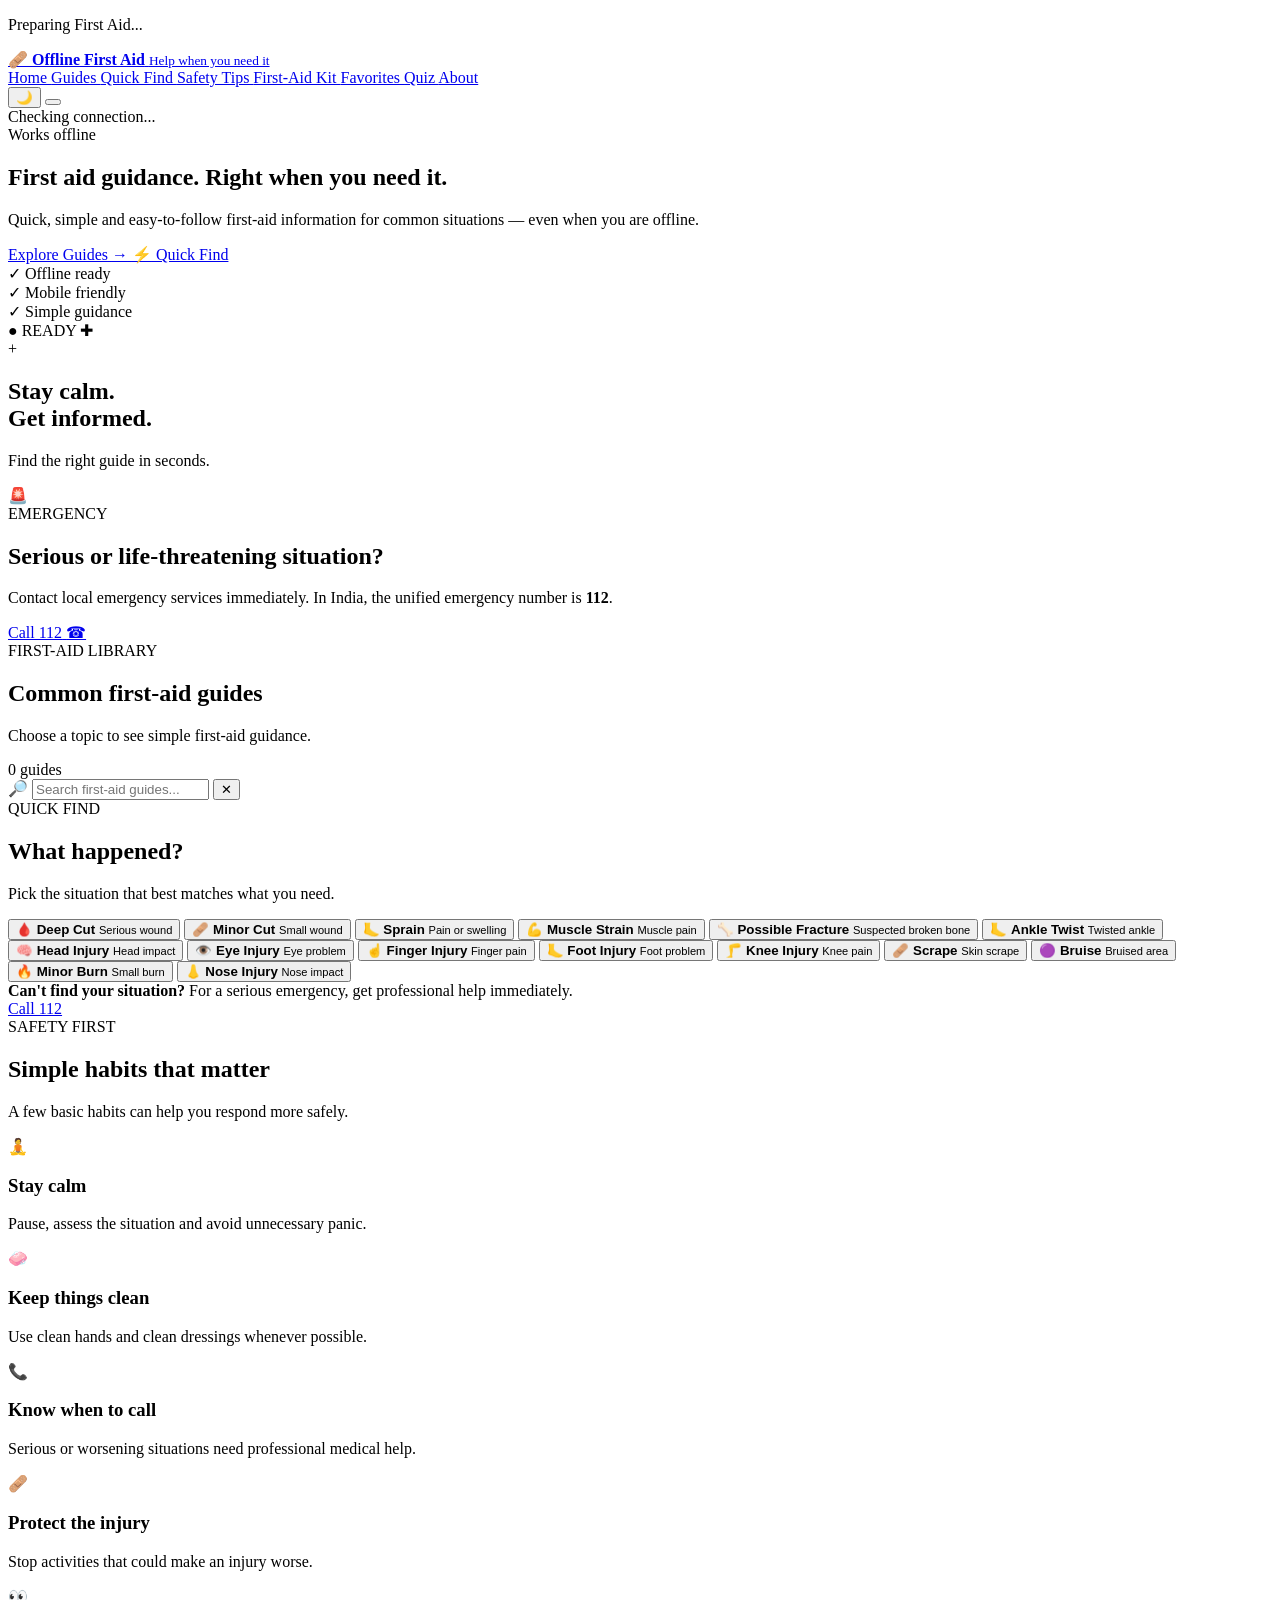
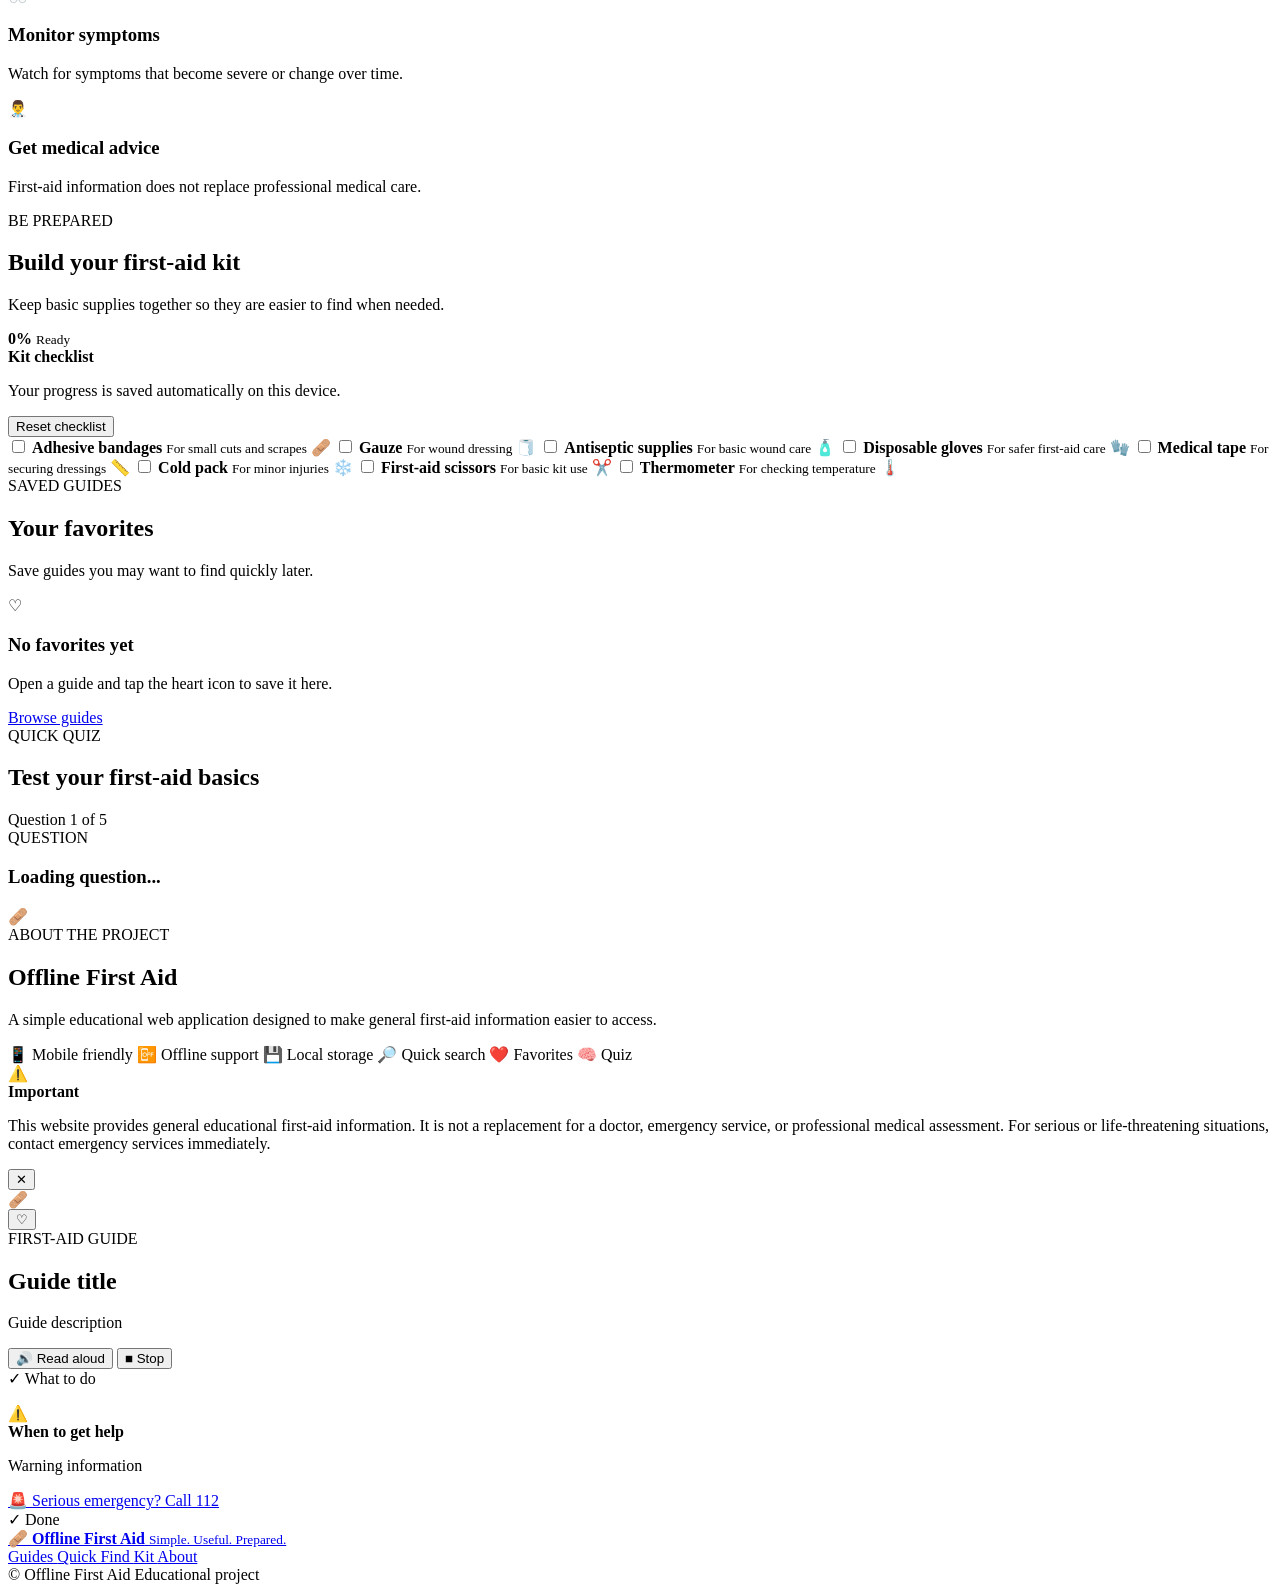
==== index.html @ c10f230f "Add files via upload" ====
<!DOCTYPE html>
<html lang="en">
<head>
    <meta charset="UTF-8">

    <meta
        name="viewport"
        content="width=device-width, initial-scale=1.0, maximum-scale=1.0"
    >

    <meta
        name="theme-color"
        content="#0f766e"
    >

    <meta
        name="description"
        content="Offline First Aid - quick first-aid guidance for common situations."
    >

    <meta
        name="mobile-web-app-capable"
        content="yes"
    >

    <meta
        name="apple-mobile-web-app-capable"
        content="yes"
    >

    <title>Offline First Aid</title>

    <link
        rel="manifest"
        href="manifest.json"
    >

    <link
        rel="stylesheet"
        href="css/style.css"
    >
</head>

<body>

<!-- =========================================================
     PAGE LOADER
========================================================= -->

<div
    id="pageLoader"
    class="page-loader"
    aria-hidden="true"
>
    <div class="loader-ring"></div>

    <p>Preparing First Aid...</p>
</div>


<!-- =========================================================
     HEADER
========================================================= -->

<header class="site-header">

    <div class="header-container">

        <a
            href="#home"
            class="brand"
            aria-label="Offline First Aid Home"
        >

            <span class="brand-icon">🩹</span>

            <span class="brand-text">
                <strong>Offline First Aid</strong>
                <small>Help when you need it</small>
            </span>

        </a>


        <nav
            id="mainNav"
            class="main-nav"
            aria-label="Main navigation"
        >

            <a
                href="#home"
                onclick="closeMenu()"
            >
                Home
            </a>

            <a
                href="#guides"
                onclick="closeMenu()"
            >
                Guides
            </a>

            <a
                href="#quick-find"
                onclick="closeMenu()"
            >
                Quick Find
            </a>

            <a
                href="#safety"
                onclick="closeMenu()"
            >
                Safety Tips
            </a>

            <a
                href="#kit"
                onclick="closeMenu()"
            >
                First-Aid Kit
            </a>

            <a
                href="#favorites"
                onclick="closeMenu()"
            >
                Favorites
            </a>

            <a
                href="#quiz"
                onclick="closeMenu()"
            >
                Quiz
            </a>

            <a
                href="#about"
                onclick="closeMenu()"
            >
                About
            </a>

        </nav>


        <div class="header-actions">

            <button
                id="themeToggle"
                class="icon-button"
                type="button"
                aria-label="Toggle dark mode"
                title="Toggle theme"
            >
                🌙
            </button>


            <button
                id="installButton"
                class="install-button"
                type="button"
                hidden
            >
                📲 Install
            </button>


            <button
                id="menuToggle"
                class="menu-toggle"
                type="button"
                aria-label="Open menu"
                aria-expanded="false"
                onclick="toggleMenu()"
            >
                <span></span>
                <span></span>
                <span></span>
            </button>

        </div>

    </div>

</header>


<!-- =========================================================
     CONNECTION STATUS
========================================================= -->

<div
    id="connectionStatus"
    class="connection-status"
    role="status"
    aria-live="polite"
>
    <span class="status-dot"></span>
    <span id="connectionText">Checking connection...</span>
</div>


<!-- =========================================================
     MAIN
========================================================= -->

<main id="home">


<!-- =========================================================
     HERO
========================================================= -->

<section class="hero-section">

    <div class="hero-background">

        <div class="glow glow-one"></div>
        <div class="glow glow-two"></div>
        <div class="grid-overlay"></div>

    </div>


    <div class="container hero-container">

        <div class="hero-content">

            <div class="hero-badge">
                <span class="pulse-dot"></span>
                Works offline
            </div>


            <h1>
                First aid guidance.
                <span>Right when you need it.</span>
            </h1>


            <p class="hero-description">
                Quick, simple and easy-to-follow first-aid information
                for common situations — even when you are offline.
            </p>


            <div class="hero-actions">

                <a
                    href="#guides"
                    class="primary-button"
                >
                    <span>Explore Guides</span>
                    <span>→</span>
                </a>


                <a
                    href="#quick-find"
                    class="secondary-button"
                >
                    <span>⚡</span>
                    Quick Find
                </a>

            </div>


            <div class="hero-mini-info">

                <div>
                    <span>✓</span>
                    Offline ready
                </div>

                <div>
                    <span>✓</span>
                    Mobile friendly
                </div>

                <div>
                    <span>✓</span>
                    Simple guidance
                </div>

            </div>

        </div>


        <div class="hero-visual">

            <div class="medical-card">

                <div class="medical-card-top">

                    <span class="medical-status">
                        ● READY
                    </span>

                    <span class="medical-symbol">
                        ✚
                    </span>

                </div>


                <div class="medical-cross">
                    +
                </div>


                <h2>
                    Stay calm.
                    <br>
                    Get informed.
                </h2>


                <p>
                    Find the right guide in seconds.
                </p>


                <div class="medical-lines">

                    <span></span>
                    <span></span>
                    <span></span>

                </div>

            </div>

        </div>

    </div>

</section>


<!-- =========================================================
     EMERGENCY
========================================================= -->

<section class="emergency-section">

    <div class="container">

        <div class="emergency-card">

            <div class="emergency-icon">
                🚨
            </div>


            <div class="emergency-content">

                <span class="section-label emergency-label">
                    EMERGENCY
                </span>

                <h2>
                    Serious or life-threatening situation?
                </h2>

                <p>
                    Contact local emergency services immediately.
                    In India, the unified emergency number is
                    <strong>112</strong>.
                </p>

            </div>


            <a
                href="tel:112"
                class="emergency-button"
            >
                <span>Call 112</span>
                <span>☎</span>
            </a>

        </div>

    </div>

</section>


<!-- =========================================================
     GUIDES
========================================================= -->

<section
    id="guides"
    class="section guides-section"
>

    <div class="container">

        <div class="section-heading">

            <div>

                <span class="section-label">
                    FIRST-AID LIBRARY
                </span>

                <h2>
                    Common first-aid guides
                </h2>

                <p>
                    Choose a topic to see simple first-aid guidance.
                </p>

            </div>


            <div
                id="guideCount"
                class="guide-count"
            >
                0 guides
            </div>

        </div>


        <!-- SEARCH -->

        <div class="search-box">

            <span class="search-icon">
                🔎
            </span>

            <input
                id="searchInput"
                type="search"
                placeholder="Search first-aid guides..."
                autocomplete="off"
                oninput="searchGuides()"
                aria-label="Search first-aid guides"
            >

            <button
                id="clearSearch"
                type="button"
                aria-label="Clear search"
                title="Clear search"
            >
                ✕
            </button>

        </div>


        <div
            id="guideGrid"
            class="guide-grid"
        >
            <!-- Guides are generated by JavaScript -->
        </div>


        <div
            id="noResults"
            class="no-results"
            hidden
        >

            <div class="no-results-icon">
                🔎
            </div>

            <h3>
                No guide found
            </h3>

            <p>
                Try another search term.
            </p>

        </div>

    </div>

</section>


<!-- =========================================================
     QUICK FIND
========================================================= -->

<section
    id="quick-find"
    class="section quick-section"
>

    <div class="container">

        <div class="section-heading centered">

            <span class="section-label">
                QUICK FIND
            </span>

            <h2>
                What happened?
            </h2>

            <p>
                Pick the situation that best matches what you need.
            </p>

        </div>


        <div class="quick-grid">

            <button
                class="quick-card"
                type="button"
                onclick="findSituation('deep-cut')"
            >
                <span>🩸</span>
                <strong>Deep Cut</strong>
                <small>Serious wound</small>
            </button>


            <button
                class="quick-card"
                type="button"
                onclick="findSituation('minor-cut')"
            >
                <span>🩹</span>
                <strong>Minor Cut</strong>
                <small>Small wound</small>
            </button>


            <button
                class="quick-card"
                type="button"
                onclick="findSituation('sprain')"
            >
                <span>🦶</span>
                <strong>Sprain</strong>
                <small>Pain or swelling</small>
            </button>


            <button
                class="quick-card"
                type="button"
                onclick="findSituation('muscle-strain')"
            >
                <span>💪</span>
                <strong>Muscle Strain</strong>
                <small>Muscle pain</small>
            </button>


            <button
                class="quick-card"
                type="button"
                onclick="findSituation('fracture')"
            >
                <span>🦴</span>
                <strong>Possible Fracture</strong>
                <small>Suspected broken bone</small>
            </button>


            <button
                class="quick-card"
                type="button"
                onclick="findSituation('ankle-twist')"
            >
                <span>🦶</span>
                <strong>Ankle Twist</strong>
                <small>Twisted ankle</small>
            </button>


            <button
                class="quick-card"
                type="button"
                onclick="findSituation('head-injury')"
            >
                <span>🧠</span>
                <strong>Head Injury</strong>
                <small>Head impact</small>
            </button>


            <button
                class="quick-card"
                type="button"
                onclick="findSituation('eye-injury')"
            >
                <span>👁️</span>
                <strong>Eye Injury</strong>
                <small>Eye problem</small>
            </button>


            <button
                class="quick-card"
                type="button"
                onclick="findSituation('finger-injury')"
            >
                <span>☝️</span>
                <strong>Finger Injury</strong>
                <small>Finger pain</small>
            </button>


            <button
                class="quick-card"
                type="button"
                onclick="findSituation('foot-injury')"
            >
                <span>🦶</span>
                <strong>Foot Injury</strong>
                <small>Foot problem</small>
            </button>


            <button
                class="quick-card"
                type="button"
                onclick="findSituation('knee-injury')"
            >
                <span>🦵</span>
                <strong>Knee Injury</strong>
                <small>Knee pain</small>
            </button>


            <button
                class="quick-card"
                type="button"
                onclick="findSituation('abrasion')"
            >
                <span>🩹</span>
                <strong>Scrape</strong>
                <small>Skin scrape</small>
            </button>


            <button
                class="quick-card"
                type="button"
                onclick="findSituation('bruise')"
            >
                <span>🟣</span>
                <strong>Bruise</strong>
                <small>Bruised area</small>
            </button>


            <button
                class="quick-card"
                type="button"
                onclick="findSituation('minor-burn')"
            >
                <span>🔥</span>
                <strong>Minor Burn</strong>
                <small>Small burn</small>
            </button>


            <button
                class="quick-card"
                type="button"
                onclick="findSituation('nose-injury')"
            >
                <span>👃</span>
                <strong>Nose Injury</strong>
                <small>Nose impact</small>
            </button>

        </div>


        <div class="quick-emergency">

            <div>
                <strong>Can't find your situation?</strong>
                <span>
                    For a serious emergency, get professional help immediately.
                </span>
            </div>

            <a
                href="tel:112"
                class="small-emergency-button"
            >
                Call 112
            </a>

        </div>

    </div>

</section>


<!-- =========================================================
     SAFETY TIPS
========================================================= -->

<section
    id="safety"
    class="section safety-section"
>

    <div class="container">

        <div class="section-heading centered">

            <span class="section-label">
                SAFETY FIRST
            </span>

            <h2>
                Simple habits that matter
            </h2>

            <p>
                A few basic habits can help you respond more safely.
            </p>

        </div>


        <div class="safety-grid">

            <article class="safety-card">

                <div class="safety-icon">
                    🧘
                </div>

                <h3>
                    Stay calm
                </h3>

                <p>
                    Pause, assess the situation and avoid unnecessary panic.
                </p>

            </article>


            <article class="safety-card">

                <div class="safety-icon">
                    🧼
                </div>

                <h3>
                    Keep things clean
                </h3>

                <p>
                    Use clean hands and clean dressings whenever possible.
                </p>

            </article>


            <article class="safety-card">

                <div class="safety-icon">
                    📞
                </div>

                <h3>
                    Know when to call
                </h3>

                <p>
                    Serious or worsening situations need professional medical help.
                </p>

            </article>


            <article class="safety-card">

                <div class="safety-icon">
                    🩹
                </div>

                <h3>
                    Protect the injury
                </h3>

                <p>
                    Stop activities that could make an injury worse.
                </p>

            </article>


            <article class="safety-card">

                <div class="safety-icon">
                    👀
                </div>

                <h3>
                    Monitor symptoms
                </h3>

                <p>
                    Watch for symptoms that become severe or change over time.
                </p>

            </article>


            <article class="safety-card">

                <div class="safety-icon">
                    👨‍⚕️
                </div>

                <h3>
                    Get medical advice
                </h3>

                <p>
                    First-aid information does not replace professional medical care.
                </p>

            </article>

        </div>

    </div>

</section>


<!-- =========================================================
     FIRST AID KIT
========================================================= -->

<section
    id="kit"
    class="section kit-section"
>

    <div class="container">

        <div class="kit-layout">

            <div class="kit-intro">

                <span class="section-label">
                    BE PREPARED
                </span>

                <h2>
                    Build your first-aid kit
                </h2>

                <p>
                    Keep basic supplies together so they are easier to find
                    when needed.
                </p>


                <div class="kit-progress-card">

                    <div class="progress-circle" id="progressCircle">

                        <div class="progress-inner">

                            <strong id="progressText">
                                0%
                            </strong>

                            <small>
                                Ready
                            </small>

                        </div>

                    </div>


                    <div>

                        <strong>
                            Kit checklist
                        </strong>

                        <p>
                            Your progress is saved automatically on this device.
                        </p>

                    </div>

                </div>


                <button
                    type="button"
                    class="reset-button"
                    onclick="resetChecklist()"
                >
                    Reset checklist
                </button>

            </div>


            <div class="kit-list">

                <label class="check-item">

                    <input
                        type="checkbox"
                        class="kit-check"
                        data-item="bandages"
                    >

                    <span class="custom-check"></span>

                    <span class="check-content">
                        <strong>Adhesive bandages</strong>
                        <small>For small cuts and scrapes</small>
                    </span>

                    <span class="check-emoji">🩹</span>

                </label>


                <label class="check-item">

                    <input
                        type="checkbox"
                        class="kit-check"
                        data-item="gauze"
                    >

                    <span class="custom-check"></span>

                    <span class="check-content">
                        <strong>Gauze</strong>
                        <small>For wound dressing</small>
                    </span>

                    <span class="check-emoji">🧻</span>

                </label>


                <label class="check-item">

                    <input
                        type="checkbox"
                        class="kit-check"
                        data-item="antiseptic"
                    >

                    <span class="custom-check"></span>

                    <span class="check-content">
                        <strong>Antiseptic supplies</strong>
                        <small>For basic wound care</small>
                    </span>

                    <span class="check-emoji">🧴</span>

                </label>


                <label class="check-item">

                    <input
                        type="checkbox"
                        class="kit-check"
                        data-item="gloves"
                    >

                    <span class="custom-check"></span>

                    <span class="check-content">
                        <strong>Disposable gloves</strong>
                        <small>For safer first-aid care</small>
                    </span>

                    <span class="check-emoji">🧤</span>

                </label>


                <label class="check-item">

                    <input
                        type="checkbox"
                        class="kit-check"
                        data-item="tape"
                    >

                    <span class="custom-check"></span>

                    <span class="check-content">
                        <strong>Medical tape</strong>
                        <small>For securing dressings</small>
                    </span>

                    <span class="check-emoji">📏</span>

                </label>


                <label class="check-item">

                    <input
                        type="checkbox"
                        class="kit-check"
                        data-item="coldpack"
                    >

                    <span class="custom-check"></span>

                    <span class="check-content">
                        <strong>Cold pack</strong>
                        <small>For minor injuries</small>
                    </span>

                    <span class="check-emoji">❄️</span>

                </label>


                <label class="check-item">

                    <input
                        type="checkbox"
                        class="kit-check"
                        data-item="scissors"
                    >

                    <span class="custom-check"></span>

                    <span class="check-content">
                        <strong>First-aid scissors</strong>
                        <small>For basic kit use</small>
                    </span>

                    <span class="check-emoji">✂️</span>

                </label>


                <label class="check-item">

                    <input
                        type="checkbox"
                        class="kit-check"
                        data-item="thermometer"
                    >

                    <span class="custom-check"></span>

                    <span class="check-content">
                        <strong>Thermometer</strong>
                        <small>For checking temperature</small>
                    </span>

                    <span class="check-emoji">🌡️</span>

                </label>

            </div>

        </div>

    </div>

</section>


<!-- =========================================================
     FAVORITES
========================================================= -->

<section
    id="favorites"
    class="section favorites-section"
>

    <div class="container">

        <div class="section-heading">

            <div>

                <span class="section-label">
                    SAVED GUIDES
                </span>

                <h2>
                    Your favorites
                </h2>

                <p>
                    Save guides you may want to find quickly later.
                </p>

            </div>

        </div>


        <div
            id="favoritesGrid"
            class="guide-grid favorites-grid"
        >
            <!-- Favorites generated by JavaScript -->
        </div>


        <div
            id="noFavorites"
            class="empty-state"
        >

            <div class="empty-icon">
                ♡
            </div>

            <h3>
                No favorites yet
            </h3>

            <p>
                Open a guide and tap the heart icon to save it here.
            </p>

            <a
                href="#guides"
                class="secondary-button"
            >
                Browse guides
            </a>

        </div>

    </div>

</section>


<!-- =========================================================
     QUIZ
========================================================= -->

<section
    id="quiz"
    class="section quiz-section"
>

    <div class="container">

        <div class="quiz-wrapper">

            <div class="quiz-header">

                <div>

                    <span class="section-label">
                        QUICK QUIZ
                    </span>

                    <h2>
                        Test your first-aid basics
                    </h2>

                </div>


                <div
                    id="quizProgress"
                    class="quiz-progress-text"
                >
                    Question 1 of 5
                </div>

            </div>


            <div class="quiz-progress">

                <div
                    id="quizBar"
                    class="quiz-bar"
                ></div>

            </div>


            <div
                id="quizContent"
                class="quiz-content"
            >

                <div class="quiz-question-area">

                    <span class="question-number">
                        QUESTION
                    </span>

                    <h3 id="quizQuestion">
                        Loading question...
                    </h3>

                </div>


                <div
                    id="quizOptions"
                    class="quiz-options"
                >
                    <!-- Quiz options generated by JavaScript -->
                </div>

            </div>


            <div
                id="quizResult"
                class="quiz-result"
                hidden
            >

                <div class="result-icon">
                    🎉
                </div>

                <span class="section-label">
                    QUIZ COMPLETE
                </span>

                <h3>
                    Your score
                </h3>

                <div
                    id="finalScore"
                    class="final-score"
                >
                    0 / 5
                </div>

                <p>
                    Keep learning and stay prepared.
                </p>

                <button
                    type="button"
                    class="primary-button"
                    onclick="restartQuiz()"
                >
                    Try Again
                </button>

            </div>

        </div>

    </div>

</section>


<!-- =========================================================
     ABOUT
========================================================= -->

<section
    id="about"
    class="section about-section"
>

    <div class="container">

        <div class="about-card">

            <div class="about-icon">
                🩹
            </div>


            <div class="about-content">

                <span class="section-label">
                    ABOUT THE PROJECT
                </span>

                <h2>
                    Offline First Aid
                </h2>

                <p>
                    A simple educational web application designed to make
                    general first-aid information easier to access.
                </p>


                <div class="about-features">

                    <span>📱 Mobile friendly</span>
                    <span>📴 Offline support</span>
                    <span>💾 Local storage</span>
                    <span>🔎 Quick search</span>
                    <span>❤️ Favorites</span>
                    <span>🧠 Quiz</span>

                </div>

            </div>

        </div>


        <div class="disclaimer-card">

            <span class="disclaimer-icon">
                ⚠️
            </span>

            <div>

                <strong>
                    Important
                </strong>

                <p>
                    This website provides general educational first-aid
                    information. It is not a replacement for a doctor,
                    emergency service, or professional medical assessment.
                    For serious or life-threatening situations, contact
                    emergency services immediately.
                </p>

            </div>

        </div>

    </div>

</section>

</main>


<!-- =========================================================
     GUIDE MODAL
========================================================= -->

<div
    id="guideModal"
    class="modal"
    aria-hidden="true"
>

    <div
        class="modal-overlay"
        onclick="closeModal()"
    ></div>


    <div
        class="modal-dialog"
        role="dialog"
        aria-modal="true"
        aria-labelledby="modalTitle"
    >

        <button
            type="button"
            class="modal-close"
            onclick="closeModal()"
            aria-label="Close guide"
        >
            ✕
        </button>


        <div class="modal-top">

            <div
                id="modalIcon"
                class="modal-icon"
            >
                🩹
            </div>


            <button
                id="favoriteButton"
                type="button"
                class="favorite-button"
                onclick="toggleFavorite()"
                aria-label="Save guide"
                title="Save guide"
            >
                ♡
            </button>

        </div>


        <span class="section-label">
            FIRST-AID GUIDE
        </span>


        <h2 id="modalTitle">
            Guide title
        </h2>


        <p
            id="modalDescription"
            class="modal-description"
        >
            Guide description
        </p>


        <div class="read-aloud-row">

            <button
                type="button"
                class="read-button"
                onclick="readCurrentGuide()"
            >
                🔊 Read aloud
            </button>

            <button
                type="button"
                class="stop-reading-button"
                onclick="stopReading()"
            >
                ■ Stop
            </button>

        </div>


        <div class="steps-heading">
            <span>✓</span>
            What to do
        </div>


        <ol
            id="modalSteps"
            class="modal-steps"
        >
            <!-- Steps generated by JavaScript -->
        </ol>


        <div class="warning-box">

            <div class="warning-icon">
                ⚠️
            </div>

            <div>

                <strong>
                    When to get help
                </strong>

                <p id="modalWarning">
                    Warning information
                </p>

            </div>

        </div>


        <a
            href="tel:112"
            class="modal-emergency"
        >
            <span>🚨</span>

            <span>
                Serious emergency? Call 112
            </span>
        </a>

    </div>

</div>


<!-- =========================================================
     TOAST
========================================================= -->

<div
    id="toast"
    class="toast"
    role="status"
    aria-live="polite"
>
    <span id="toastIcon">✓</span>
    <span id="toastMessage">Done</span>
</div>


<!-- =========================================================
     FOOTER
========================================================= -->

<footer class="site-footer">

    <div class="container">

        <div class="footer-main">

            <a
                href="#home"
                class="brand footer-brand"
            >

                <span class="brand-icon">
                    🩹
                </span>

                <span class="brand-text">
                    <strong>Offline First Aid</strong>
                    <small>Simple. Useful. Prepared.</small>
                </span>

            </a>


            <div class="footer-links">

                <a href="#guides">
                    Guides
                </a>

                <a href="#quick-find">
                    Quick Find
                </a>

                <a href="#kit">
                    Kit
                </a>

                <a href="#about">
                    About
                </a>

            </div>

        </div>


        <div class="footer-bottom">

            <span>
                © <span id="currentYear"></span> Offline First Aid
            </span>

            <span>
                Educational project
            </span>

        </div>

    </div>

</footer>


<!-- =========================================================
     JAVASCRIPT
========================================================= -->

<script src="js/script.js"></script>

</body>
</html>
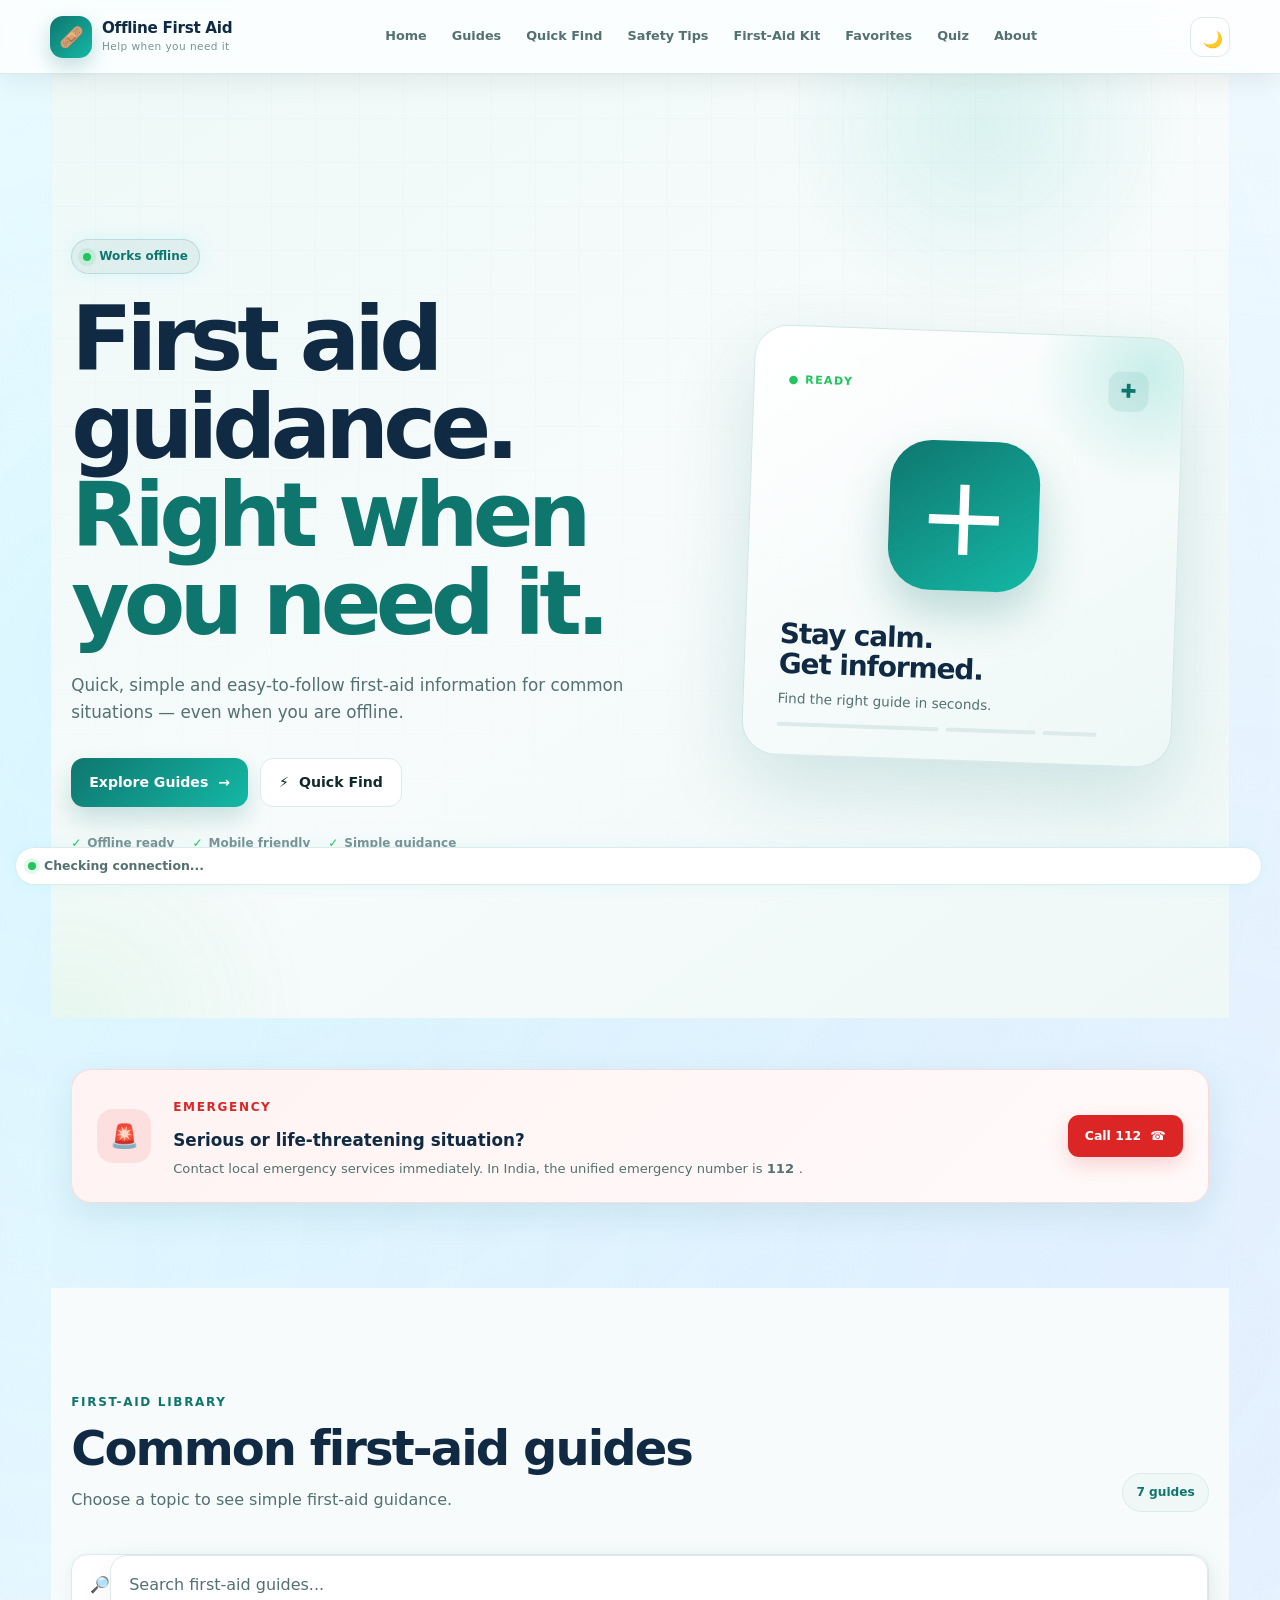
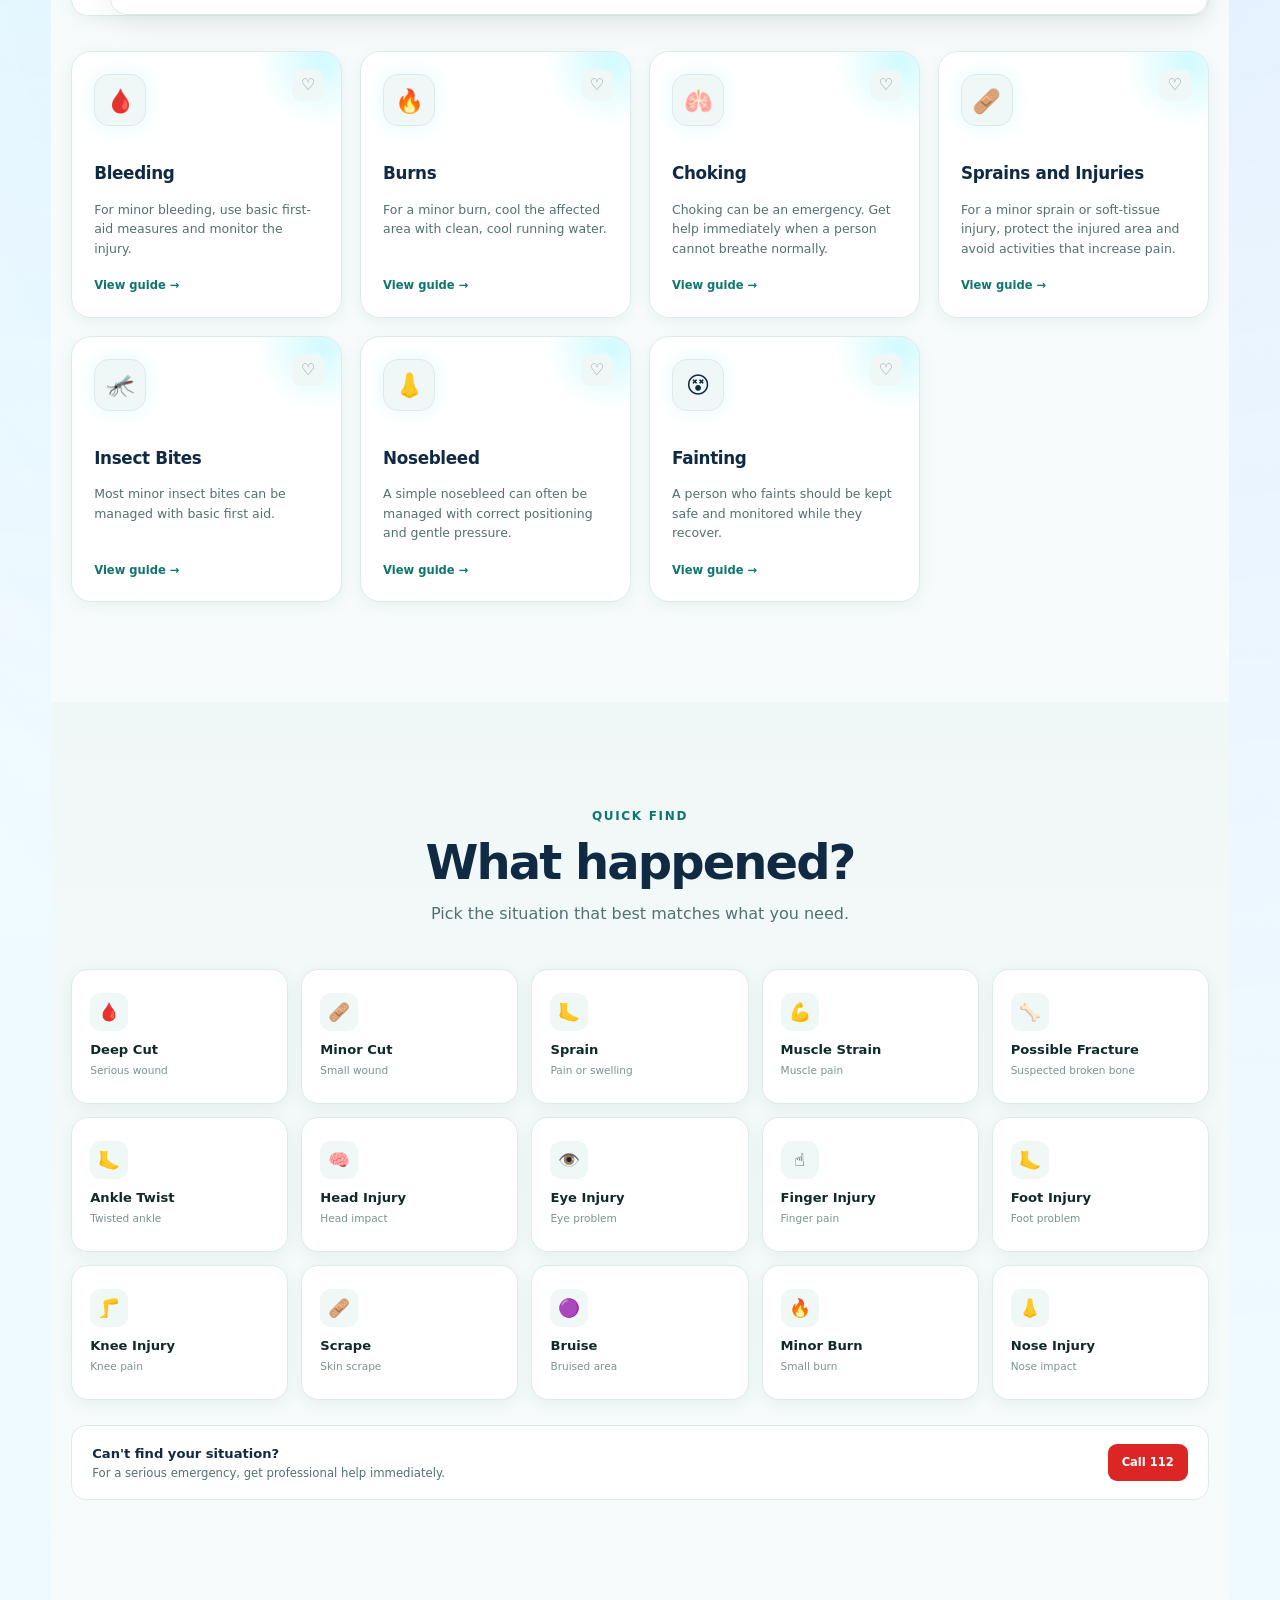
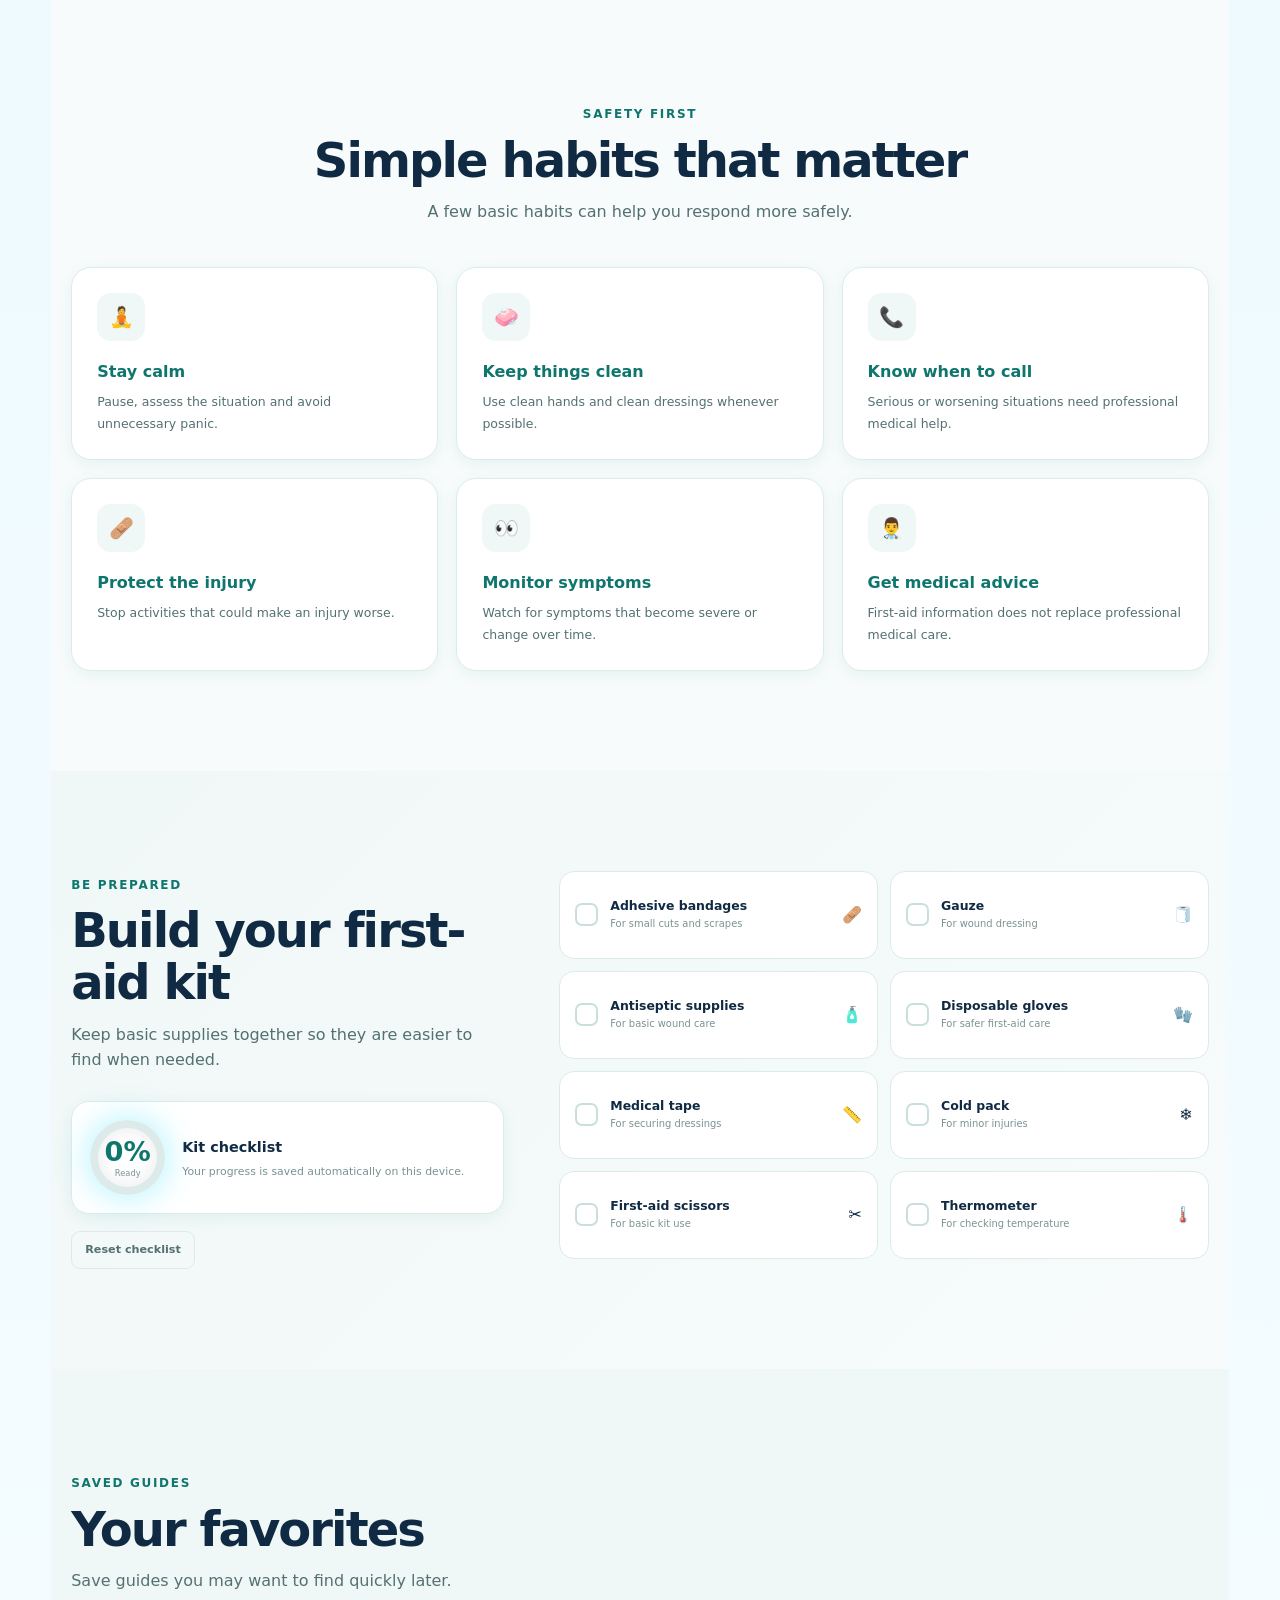
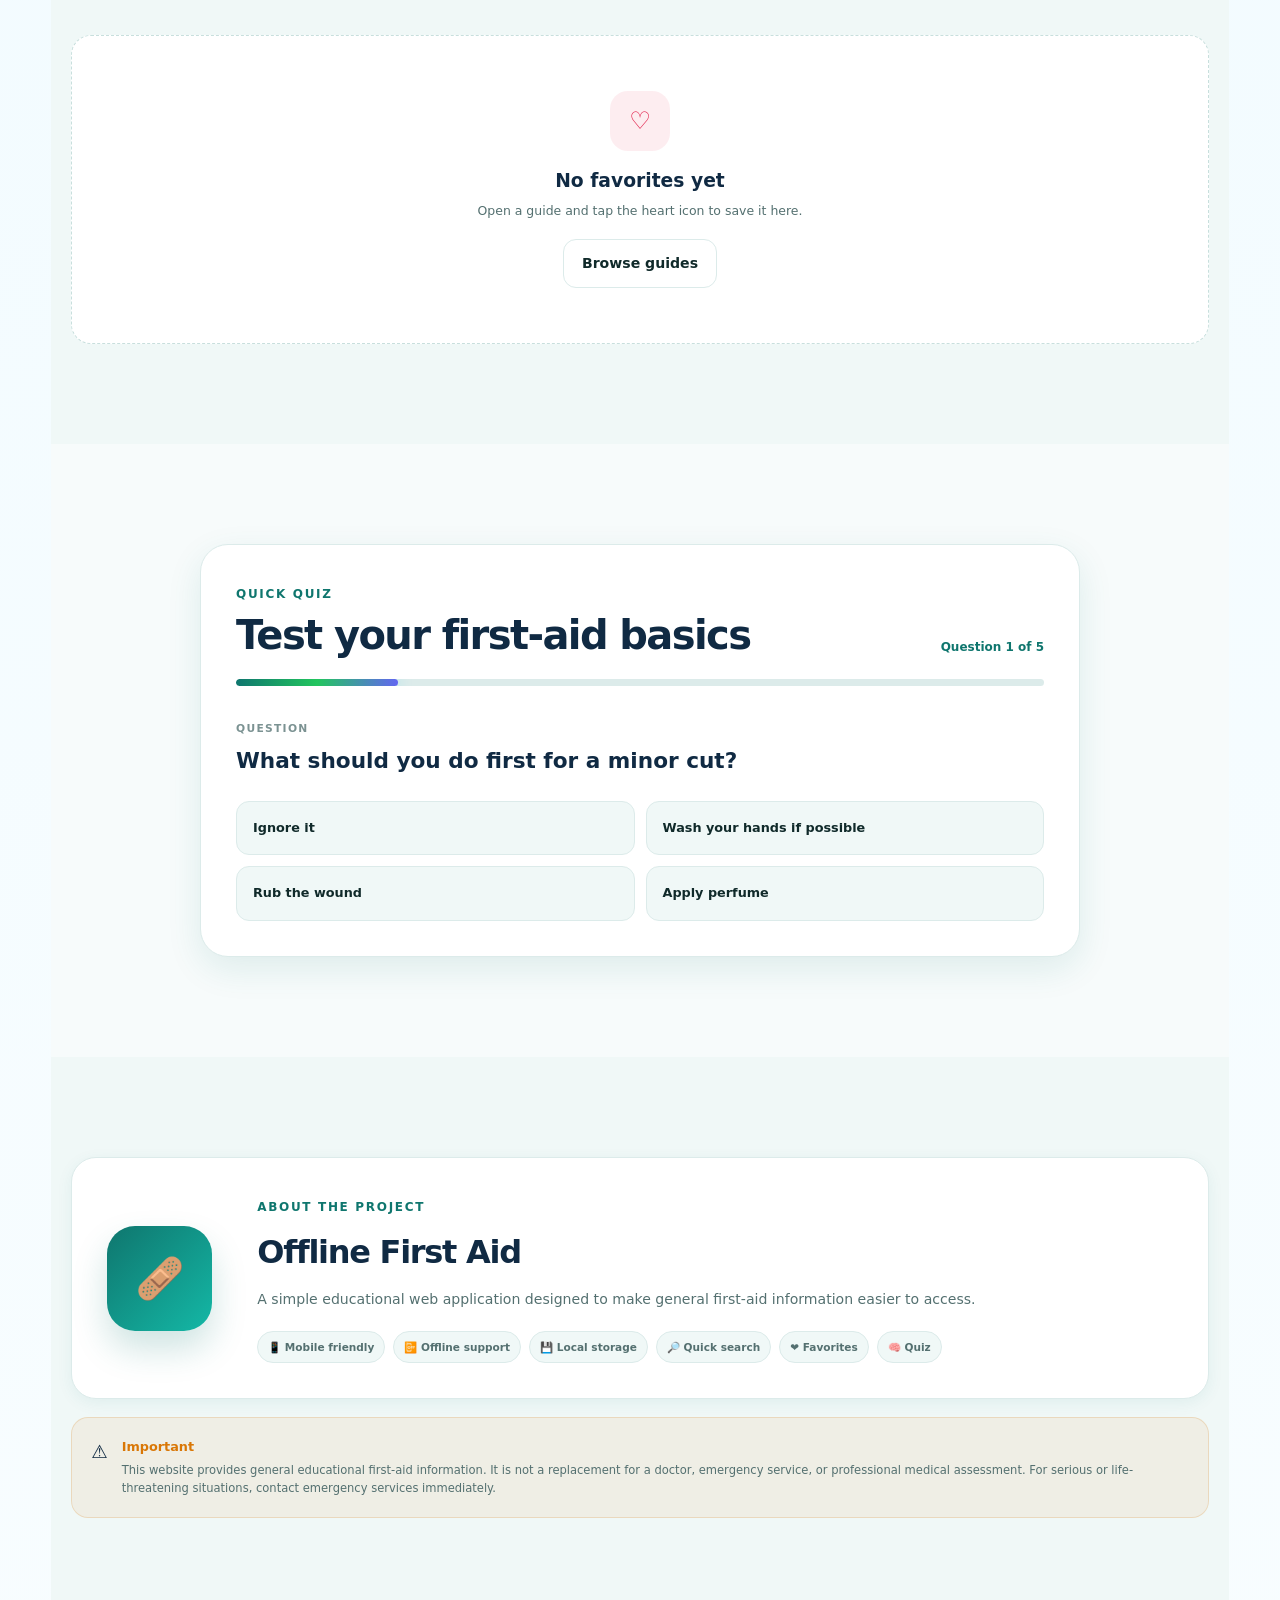
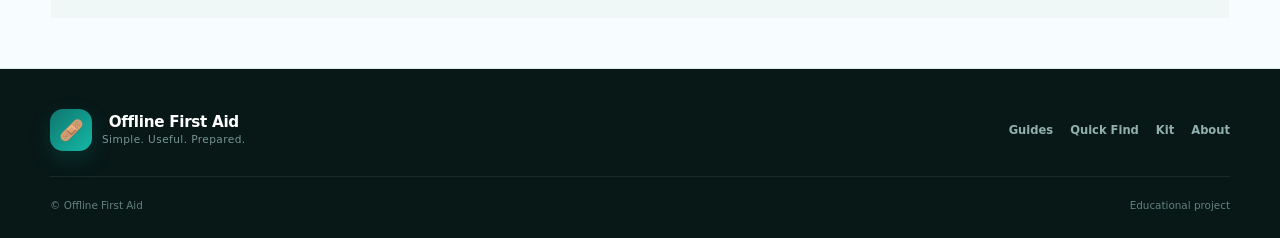
==== commit 14f589e9: "Update index.html" ====
--- a/index.html
+++ b/index.html
@@ -1,6 +1,7 @@
 <!DOCTYPE html>
 <html lang="en">
 <head>
+
     <meta charset="UTF-8">
 
     <meta
@@ -10,12 +11,12 @@
 
     <meta
         name="theme-color"
-        content="#0f766e"
+        content="#08a6b5"
     >
 
     <meta
         name="description"
-        content="Offline First Aid - quick first-aid guidance for common situations."
+        content="Offline First Aid - quick, simple and accessible first-aid guidance for common situations."
     >
 
     <meta
@@ -28,20 +29,40 @@
         content="yes"
     >
 
+    <meta
+        name="apple-mobile-web-app-status-bar-style"
+        content="black-translucent"
+    >
+
     <title>Offline First Aid</title>
+
+
+    <!-- =====================================================
+         PWA MANIFEST
+    ====================================================== -->
 
     <link
         rel="manifest"
         href="manifest.json"
     >
 
+
+    <!-- =====================================================
+         STYLESHEET
+         IMPORTANT:
+         style.css is in repository root
+    ====================================================== -->
+
     <link
         rel="stylesheet"
-        href="css/style.css"
+        href="style.css"
     >
+
 </head>
 
+
 <body>
+
 
 <!-- =========================================================
      PAGE LOADER
@@ -52,10 +73,13 @@
     class="page-loader"
     aria-hidden="true"
 >
+
     <div class="loader-ring"></div>
 
     <p>Preparing First Aid...</p>
+
 </div>
+
 
 
 <!-- =========================================================
@@ -65,6 +89,9 @@
 <header class="site-header">
 
     <div class="header-container">
+
+
+        <!-- BRAND -->
 
         <a
             href="#home"
@@ -72,15 +99,27 @@
             aria-label="Offline First Aid Home"
         >
 
-            <span class="brand-icon">🩹</span>
+            <span class="brand-icon">
+                🩹
+            </span>
 
             <span class="brand-text">
-                <strong>Offline First Aid</strong>
-                <small>Help when you need it</small>
+
+                <strong>
+                    Offline First Aid
+                </strong>
+
+                <small>
+                    Help when you need it
+                </small>
+
             </span>
 
         </a>
 
+
+
+        <!-- NAVIGATION -->
 
         <nav
             id="mainNav"
@@ -147,7 +186,13 @@
         </nav>
 
 
+
+        <!-- HEADER ACTIONS -->
+
         <div class="header-actions">
+
+
+            <!-- THEME -->
 
             <button
                 id="themeToggle"
@@ -160,6 +205,9 @@
             </button>
 
 
+
+            <!-- INSTALL -->
+
             <button
                 id="installButton"
                 class="install-button"
@@ -169,6 +217,9 @@
                 📲 Install
             </button>
 
+
+
+            <!-- MOBILE MENU -->
 
             <button
                 id="menuToggle"
@@ -178,9 +229,11 @@
                 aria-expanded="false"
                 onclick="toggleMenu()"
             >
+
                 <span></span>
                 <span></span>
                 <span></span>
+
             </button>
 
         </div>
@@ -188,6 +241,7 @@
     </div>
 
 </header>
+
 
 
 <!-- =========================================================
@@ -200,114 +254,191 @@
     role="status"
     aria-live="polite"
 >
+
     <span class="status-dot"></span>
-    <span id="connectionText">Checking connection...</span>
+
+    <span id="connectionText">
+        Checking connection...
+    </span>
+
 </div>
 
 
+
 <!-- =========================================================
-     MAIN
+     MAIN CONTENT
 ========================================================= -->
 
 <main id="home">
 
 
+
 <!-- =========================================================
-     HERO
+     HERO SECTION
 ========================================================= -->
 
 <section class="hero-section">
 
+
+    <!-- BACKGROUND EFFECTS -->
+
     <div class="hero-background">
 
         <div class="glow glow-one"></div>
+
         <div class="glow glow-two"></div>
+
         <div class="grid-overlay"></div>
 
     </div>
 
 
+
     <div class="container hero-container">
 
+
+        <!-- HERO CONTENT -->
+
         <div class="hero-content">
 
+
             <div class="hero-badge">
+
                 <span class="pulse-dot"></span>
+
                 Works offline
-            </div>
+
+            </div>
+
 
 
             <h1>
+
                 First aid guidance.
-                <span>Right when you need it.</span>
+
+                <span>
+                    Right when you need it.
+                </span>
+
             </h1>
 
 
+
             <p class="hero-description">
-                Quick, simple and easy-to-follow first-aid information
-                for common situations — even when you are offline.
+
+                Quick, simple and easy-to-follow first-aid
+                information for common situations — even
+                when you are offline.
+
             </p>
 
 
+
+            <!-- HERO BUTTONS -->
+
             <div class="hero-actions">
+
 
                 <a
                     href="#guides"
                     class="primary-button"
                 >
-                    <span>Explore Guides</span>
-                    <span>→</span>
+
+                    <span>
+                        Explore Guides
+                    </span>
+
+                    <span>
+                        →
+                    </span>
+
                 </a>
+
 
 
                 <a
                     href="#quick-find"
                     class="secondary-button"
                 >
-                    <span>⚡</span>
+
+                    <span>
+                        ⚡
+                    </span>
+
                     Quick Find
+
                 </a>
 
             </div>
 
 
+
+            <!-- HERO INFO -->
+
             <div class="hero-mini-info">
 
+
                 <div>
-                    <span>✓</span>
+
+                    <span>
+                        ✓
+                    </span>
+
                     Offline ready
+
                 </div>
 
+
                 <div>
-                    <span>✓</span>
+
+                    <span>
+                        ✓
+                    </span>
+
                     Mobile friendly
+
                 </div>
 
+
                 <div>
-                    <span>✓</span>
+
+                    <span>
+                        ✓
+                    </span>
+
                     Simple guidance
+
                 </div>
 
-            </div>
-
-        </div>
-
+
+            </div>
+
+        </div>
+
+
+
+        <!-- HERO VISUAL -->
 
         <div class="hero-visual">
 
+
             <div class="medical-card">
 
+
                 <div class="medical-card-top">
+
 
                     <span class="medical-status">
                         ● READY
                     </span>
 
+
                     <span class="medical-symbol">
                         ✚
                     </span>
 
                 </div>
+
 
 
                 <div class="medical-cross">
@@ -315,11 +446,17 @@
                 </div>
 
 
+
                 <h2>
+
                     Stay calm.
+
                     <br>
+
                     Get informed.
+
                 </h2>
+
 
 
                 <p>
@@ -327,10 +464,13 @@
                 </p>
 
 
+
                 <div class="medical-lines">
 
                     <span></span>
+
                     <span></span>
+
                     <span></span>
 
                 </div>
@@ -344,46 +484,67 @@
 </section>
 
 
+
 <!-- =========================================================
-     EMERGENCY
+     EMERGENCY SECTION
 ========================================================= -->
 
 <section class="emergency-section">
 
     <div class="container">
 
+
         <div class="emergency-card">
+
 
             <div class="emergency-icon">
                 🚨
             </div>
 
 
+
             <div class="emergency-content">
+
 
                 <span class="section-label emergency-label">
                     EMERGENCY
                 </span>
 
+
                 <h2>
                     Serious or life-threatening situation?
                 </h2>
 
+
                 <p>
+
                     Contact local emergency services immediately.
+
                     In India, the unified emergency number is
-                    <strong>112</strong>.
+
+                    <strong>
+                        112
+                    </strong>.
+
                 </p>
 
             </div>
+
 
 
             <a
                 href="tel:112"
                 class="emergency-button"
             >
-                <span>Call 112</span>
-                <span>☎</span>
+
+                <span>
+                    Call 112
+                </span>
+
+                <span>
+                    ☎
+                </span>
+
             </a>
 
         </div>
@@ -393,8 +554,9 @@
 </section>
 
 
+
 <!-- =========================================================
-     GUIDES
+     GUIDES SECTION
 ========================================================= -->
 
 <section
@@ -404,7 +566,9 @@
 
     <div class="container">
 
+
         <div class="section-heading">
+
 
             <div>
 
@@ -412,10 +576,12 @@
                     FIRST-AID LIBRARY
                 </span>
 
+
                 <h2>
                     Common first-aid guides
                 </h2>
 
+
                 <p>
                     Choose a topic to see simple first-aid guidance.
                 </p>
@@ -423,6 +589,7 @@
             </div>
 
 
+
             <div
                 id="guideCount"
                 class="guide-count"
@@ -433,13 +600,16 @@
         </div>
 
 
+
         <!-- SEARCH -->
 
         <div class="search-box">
+
 
             <span class="search-icon">
                 🔎
             </span>
+
 
             <input
                 id="searchInput"
@@ -450,6 +620,7 @@
                 aria-label="Search first-aid guides"
             >
 
+
             <button
                 id="clearSearch"
                 type="button"
@@ -462,13 +633,21 @@
         </div>
 
 
+
+        <!-- GUIDE GRID -->
+
         <div
             id="guideGrid"
             class="guide-grid"
         >
-            <!-- Guides are generated by JavaScript -->
-        </div>
-
+
+            <!-- Guides generated by JavaScript -->
+
+        </div>
+
+
+
+        <!-- NO RESULTS -->
 
         <div
             id="noResults"
@@ -480,10 +659,12 @@
                 🔎
             </div>
 
+
             <h3>
                 No guide found
             </h3>
 
+
             <p>
                 Try another search term.
             </p>
@@ -493,6 +674,7 @@
     </div>
 
 </section>
+
 
 
 <!-- =========================================================
@@ -506,16 +688,20 @@
 
     <div class="container">
 
+
         <div class="section-heading centered">
+
 
             <span class="section-label">
                 QUICK FIND
             </span>
 
+
             <h2>
                 What happened?
             </h2>
 
+
             <p>
                 Pick the situation that best matches what you need.
             </p>
@@ -523,17 +709,28 @@
         </div>
 
 
+
         <div class="quick-grid">
+
 
             <button
                 class="quick-card"
                 type="button"
                 onclick="findSituation('deep-cut')"
             >
+
                 <span>🩸</span>
-                <strong>Deep Cut</strong>
-                <small>Serious wound</small>
+
+                <strong>
+                    Deep Cut
+                </strong>
+
+                <small>
+                    Serious wound
+                </small>
+
             </button>
+
 
 
             <button
@@ -541,10 +738,19 @@
                 type="button"
                 onclick="findSituation('minor-cut')"
             >
+
                 <span>🩹</span>
-                <strong>Minor Cut</strong>
-                <small>Small wound</small>
+
+                <strong>
+                    Minor Cut
+                </strong>
+
+                <small>
+                    Small wound
+                </small>
+
             </button>
+
 
 
             <button
@@ -552,10 +758,19 @@
                 type="button"
                 onclick="findSituation('sprain')"
             >
+
                 <span>🦶</span>
-                <strong>Sprain</strong>
-                <small>Pain or swelling</small>
+
+                <strong>
+                    Sprain
+                </strong>
+
+                <small>
+                    Pain or swelling
+                </small>
+
             </button>
+
 
 
             <button
@@ -563,10 +778,19 @@
                 type="button"
                 onclick="findSituation('muscle-strain')"
             >
+
                 <span>💪</span>
-                <strong>Muscle Strain</strong>
-                <small>Muscle pain</small>
+
+                <strong>
+                    Muscle Strain
+                </strong>
+
+                <small>
+                    Muscle pain
+                </small>
+
             </button>
+
 
 
             <button
@@ -574,10 +798,19 @@
                 type="button"
                 onclick="findSituation('fracture')"
             >
+
                 <span>🦴</span>
-                <strong>Possible Fracture</strong>
-                <small>Suspected broken bone</small>
+
+                <strong>
+                    Possible Fracture
+                </strong>
+
+                <small>
+                    Suspected broken bone
+                </small>
+
             </button>
+
 
 
             <button
@@ -585,10 +818,19 @@
                 type="button"
                 onclick="findSituation('ankle-twist')"
             >
+
                 <span>🦶</span>
-                <strong>Ankle Twist</strong>
-                <small>Twisted ankle</small>
+
+                <strong>
+                    Ankle Twist
+                </strong>
+
+                <small>
+                    Twisted ankle
+                </small>
+
             </button>
+
 
 
             <button
@@ -596,10 +838,19 @@
                 type="button"
                 onclick="findSituation('head-injury')"
             >
+
                 <span>🧠</span>
-                <strong>Head Injury</strong>
-                <small>Head impact</small>
+
+                <strong>
+                    Head Injury
+                </strong>
+
+                <small>
+                    Head impact
+                </small>
+
             </button>
+
 
 
             <button
@@ -607,10 +858,19 @@
                 type="button"
                 onclick="findSituation('eye-injury')"
             >
+
                 <span>👁️</span>
-                <strong>Eye Injury</strong>
-                <small>Eye problem</small>
+
+                <strong>
+                    Eye Injury
+                </strong>
+
+                <small>
+                    Eye problem
+                </small>
+
             </button>
+
 
 
             <button
@@ -618,10 +878,19 @@
                 type="button"
                 onclick="findSituation('finger-injury')"
             >
+
                 <span>☝️</span>
-                <strong>Finger Injury</strong>
-                <small>Finger pain</small>
+
+                <strong>
+                    Finger Injury
+                </strong>
+
+                <small>
+                    Finger pain
+                </small>
+
             </button>
+
 
 
             <button
@@ -629,10 +898,19 @@
                 type="button"
                 onclick="findSituation('foot-injury')"
             >
+
                 <span>🦶</span>
-                <strong>Foot Injury</strong>
-                <small>Foot problem</small>
+
+                <strong>
+                    Foot Injury
+                </strong>
+
+                <small>
+                    Foot problem
+                </small>
+
             </button>
+
 
 
             <button
@@ -640,10 +918,19 @@
                 type="button"
                 onclick="findSituation('knee-injury')"
             >
+
                 <span>🦵</span>
-                <strong>Knee Injury</strong>
-                <small>Knee pain</small>
+
+                <strong>
+                    Knee Injury
+                </strong>
+
+                <small>
+                    Knee pain
+                </small>
+
             </button>
+
 
 
             <button
@@ -651,10 +938,19 @@
                 type="button"
                 onclick="findSituation('abrasion')"
             >
+
                 <span>🩹</span>
-                <strong>Scrape</strong>
-                <small>Skin scrape</small>
+
+                <strong>
+                    Scrape
+                </strong>
+
+                <small>
+                    Skin scrape
+                </small>
+
             </button>
+
 
 
             <button
@@ -662,10 +958,19 @@
                 type="button"
                 onclick="findSituation('bruise')"
             >
+
                 <span>🟣</span>
-                <strong>Bruise</strong>
-                <small>Bruised area</small>
+
+                <strong>
+                    Bruise
+                </strong>
+
+                <small>
+                    Bruised area
+                </small>
+
             </button>
+
 
 
             <button
@@ -673,10 +978,19 @@
                 type="button"
                 onclick="findSituation('minor-burn')"
             >
+
                 <span>🔥</span>
-                <strong>Minor Burn</strong>
-                <small>Small burn</small>
+
+                <strong>
+                    Minor Burn
+                </strong>
+
+                <small>
+                    Small burn
+                </small>
+
             </button>
+
 
 
             <button
@@ -684,22 +998,41 @@
                 type="button"
                 onclick="findSituation('nose-injury')"
             >
+
                 <span>👃</span>
-                <strong>Nose Injury</strong>
-                <small>Nose impact</small>
+
+                <strong>
+                    Nose Injury
+                </strong>
+
+                <small>
+                    Nose impact
+                </small>
+
             </button>
 
         </div>
 
 
+
+        <!-- QUICK EMERGENCY -->
+
         <div class="quick-emergency">
 
+
             <div>
-                <strong>Can't find your situation?</strong>
+
+                <strong>
+                    Can't find your situation?
+                </strong>
+
+
                 <span>
                     For a serious emergency, get professional help immediately.
                 </span>
-            </div>
+
+            </div>
+
 
             <a
                 href="tel:112"
@@ -713,6 +1046,7 @@
     </div>
 
 </section>
+
 
 
 <!-- =========================================================
@@ -726,16 +1060,20 @@
 
     <div class="container">
 
+
         <div class="section-heading centered">
+
 
             <span class="section-label">
                 SAFETY FIRST
             </span>
 
+
             <h2>
                 Simple habits that matter
             </h2>
 
+
             <p>
                 A few basic habits can help you respond more safely.
             </p>
@@ -743,7 +1081,9 @@
         </div>
 
 
+
         <div class="safety-grid">
+
 
             <article class="safety-card">
 
@@ -762,6 +1102,7 @@
             </article>
 
 
+
             <article class="safety-card">
 
                 <div class="safety-icon">
@@ -779,6 +1120,7 @@
             </article>
 
 
+
             <article class="safety-card">
 
                 <div class="safety-icon">
@@ -796,6 +1138,7 @@
             </article>
 
 
+
             <article class="safety-card">
 
                 <div class="safety-icon">
@@ -813,6 +1156,7 @@
             </article>
 
 
+
             <article class="safety-card">
 
                 <div class="safety-icon">
@@ -830,6 +1174,7 @@
             </article>
 
 
+
             <article class="safety-card">
 
                 <div class="safety-icon">
@@ -853,8 +1198,9 @@
 </section>
 
 
+
 <!-- =========================================================
-     FIRST AID KIT
+     FIRST-AID KIT
 ========================================================= -->
 
 <section
@@ -864,27 +1210,41 @@
 
     <div class="container">
 
+
         <div class="kit-layout">
 
+
+            <!-- KIT INTRO -->
+
             <div class="kit-intro">
+
 
                 <span class="section-label">
                     BE PREPARED
                 </span>
 
+
                 <h2>
                     Build your first-aid kit
                 </h2>
 
+
                 <p>
-                    Keep basic supplies together so they are easier to find
-                    when needed.
+                    Keep basic supplies together so they are easier
+                    to find when needed.
                 </p>
 
 
+
+                <!-- PROGRESS -->
+
                 <div class="kit-progress-card">
 
-                    <div class="progress-circle" id="progressCircle">
+
+                    <div
+                        class="progress-circle"
+                        id="progressCircle"
+                    >
 
                         <div class="progress-inner">
 
@@ -901,12 +1261,14 @@
                     </div>
 
 
+
                     <div>
 
                         <strong>
                             Kit checklist
                         </strong>
 
+
                         <p>
                             Your progress is saved automatically on this device.
                         </p>
@@ -914,6 +1276,7 @@
                     </div>
 
                 </div>
+
 
 
                 <button
@@ -927,7 +1290,11 @@
             </div>
 
 
+
+            <!-- KIT LIST -->
+
             <div class="kit-list">
+
 
                 <label class="check-item">
 
@@ -940,13 +1307,23 @@
                     <span class="custom-check"></span>
 
                     <span class="check-content">
-                        <strong>Adhesive bandages</strong>
-                        <small>For small cuts and scrapes</small>
-                    </span>
-
-                    <span class="check-emoji">🩹</span>
+
+                        <strong>
+                            Adhesive bandages
+                        </strong>
+
+                        <small>
+                            For small cuts and scrapes
+                        </small>
+
+                    </span>
+
+                    <span class="check-emoji">
+                        🩹
+                    </span>
 
                 </label>
+
 
 
                 <label class="check-item">
@@ -960,13 +1337,23 @@
                     <span class="custom-check"></span>
 
                     <span class="check-content">
-                        <strong>Gauze</strong>
-                        <small>For wound dressing</small>
-                    </span>
-
-                    <span class="check-emoji">🧻</span>
+
+                        <strong>
+                            Gauze
+                        </strong>
+
+                        <small>
+                            For wound dressing
+                        </small>
+
+                    </span>
+
+                    <span class="check-emoji">
+                        🧻
+                    </span>
 
                 </label>
+
 
 
                 <label class="check-item">
@@ -980,13 +1367,23 @@
                     <span class="custom-check"></span>
 
                     <span class="check-content">
-                        <strong>Antiseptic supplies</strong>
-                        <small>For basic wound care</small>
-                    </span>
-
-                    <span class="check-emoji">🧴</span>
+
+                        <strong>
+                            Antiseptic supplies
+                        </strong>
+
+                        <small>
+                            For basic wound care
+                        </small>
+
+                    </span>
+
+                    <span class="check-emoji">
+                        🧴
+                    </span>
 
                 </label>
+
 
 
                 <label class="check-item">
@@ -1000,13 +1397,23 @@
                     <span class="custom-check"></span>
 
                     <span class="check-content">
-                        <strong>Disposable gloves</strong>
-                        <small>For safer first-aid care</small>
-                    </span>
-
-                    <span class="check-emoji">🧤</span>
+
+                        <strong>
+                            Disposable gloves
+                        </strong>
+
+                        <small>
+                            For safer first-aid care
+                        </small>
+
+                    </span>
+
+                    <span class="check-emoji">
+                        🧤
+                    </span>
 
                 </label>
+
 
 
                 <label class="check-item">
@@ -1020,13 +1427,23 @@
                     <span class="custom-check"></span>
 
                     <span class="check-content">
-                        <strong>Medical tape</strong>
-                        <small>For securing dressings</small>
-                    </span>
-
-                    <span class="check-emoji">📏</span>
+
+                        <strong>
+                            Medical tape
+                        </strong>
+
+                        <small>
+                            For securing dressings
+                        </small>
+
+                    </span>
+
+                    <span class="check-emoji">
+                        📏
+                    </span>
 
                 </label>
+
 
 
                 <label class="check-item">
@@ -1040,13 +1457,23 @@
                     <span class="custom-check"></span>
 
                     <span class="check-content">
-                        <strong>Cold pack</strong>
-                        <small>For minor injuries</small>
-                    </span>
-
-                    <span class="check-emoji">❄️</span>
+
+                        <strong>
+                            Cold pack
+                        </strong>
+
+                        <small>
+                            For minor injuries
+                        </small>
+
+                    </span>
+
+                    <span class="check-emoji">
+                        ❄️
+                    </span>
 
                 </label>
+
 
 
                 <label class="check-item">
@@ -1060,13 +1487,23 @@
                     <span class="custom-check"></span>
 
                     <span class="check-content">
-                        <strong>First-aid scissors</strong>
-                        <small>For basic kit use</small>
-                    </span>
-
-                    <span class="check-emoji">✂️</span>
+
+                        <strong>
+                            First-aid scissors
+                        </strong>
+
+                        <small>
+                            For basic kit use
+                        </small>
+
+                    </span>
+
+                    <span class="check-emoji">
+                        ✂️
+                    </span>
 
                 </label>
+
 
 
                 <label class="check-item">
@@ -1080,11 +1517,20 @@
                     <span class="custom-check"></span>
 
                     <span class="check-content">
-                        <strong>Thermometer</strong>
-                        <small>For checking temperature</small>
-                    </span>
-
-                    <span class="check-emoji">🌡️</span>
+
+                        <strong>
+                            Thermometer
+                        </strong>
+
+                        <small>
+                            For checking temperature
+                        </small>
+
+                    </span>
+
+                    <span class="check-emoji">
+                        🌡️
+                    </span>
 
                 </label>
 
@@ -1095,6 +1541,7 @@
     </div>
 
 </section>
+
 
 
 <!-- =========================================================
@@ -1108,6 +1555,7 @@
 
     <div class="container">
 
+
         <div class="section-heading">
 
             <div>
@@ -1116,10 +1564,12 @@
                     SAVED GUIDES
                 </span>
 
+
                 <h2>
                     Your favorites
                 </h2>
 
+
                 <p>
                     Save guides you may want to find quickly later.
                 </p>
@@ -1127,14 +1577,15 @@
             </div>
 
         </div>
+
 
 
         <div
             id="favoritesGrid"
             class="guide-grid favorites-grid"
         >
-            <!-- Favorites generated by JavaScript -->
-        </div>
+        </div>
+
 
 
         <div
@@ -1146,14 +1597,17 @@
                 ♡
             </div>
 
+
             <h3>
                 No favorites yet
             </h3>
 
+
             <p>
                 Open a guide and tap the heart icon to save it here.
             </p>
 
+
             <a
                 href="#guides"
                 class="secondary-button"
@@ -1166,6 +1620,7 @@
     </div>
 
 </section>
+
 
 
 <!-- =========================================================
@@ -1179,15 +1634,21 @@
 
     <div class="container">
 
+
         <div class="quiz-wrapper">
 
+
+            <!-- QUIZ HEADER -->
+
             <div class="quiz-header">
+
 
                 <div>
 
                     <span class="section-label">
                         QUICK QUIZ
                     </span>
+
 
                     <h2>
                         Test your first-aid basics
@@ -1206,6 +1667,9 @@
             </div>
 
 
+
+            <!-- QUIZ PROGRESS -->
+
             <div class="quiz-progress">
 
                 <div
@@ -1216,22 +1680,29 @@
             </div>
 
 
+
+            <!-- QUIZ CONTENT -->
+
             <div
                 id="quizContent"
                 class="quiz-content"
             >
 
+
                 <div class="quiz-question-area">
+
 
                     <span class="question-number">
                         QUESTION
                     </span>
+
 
                     <h3 id="quizQuestion">
                         Loading question...
                     </h3>
 
                 </div>
+
 
 
                 <div
@@ -1244,23 +1715,30 @@
             </div>
 
 
+
+            <!-- QUIZ RESULT -->
+
             <div
                 id="quizResult"
                 class="quiz-result"
                 hidden
             >
 
+
                 <div class="result-icon">
                     🎉
                 </div>
 
+
                 <span class="section-label">
                     QUIZ COMPLETE
                 </span>
 
+
                 <h3>
                     Your score
                 </h3>
+
 
                 <div
                     id="finalScore"
@@ -1269,9 +1747,11 @@
                     0 / 5
                 </div>
 
+
                 <p>
                     Keep learning and stay prepared.
                 </p>
+
 
                 <button
                     type="button"
@@ -1290,6 +1770,7 @@
 </section>
 
 
+
 <!-- =========================================================
      ABOUT
 ========================================================= -->
@@ -1301,7 +1782,11 @@
 
     <div class="container">
 
+
+        <!-- ABOUT -->
+
         <div class="about-card">
+
 
             <div class="about-icon">
                 🩹
@@ -1309,29 +1794,56 @@
 
 
             <div class="about-content">
+
 
                 <span class="section-label">
                     ABOUT THE PROJECT
                 </span>
 
+
                 <h2>
                     Offline First Aid
                 </h2>
 
+
                 <p>
-                    A simple educational web application designed to make
-                    general first-aid information easier to access.
+                    A simple educational web application designed
+                    to make general first-aid information easier to access.
                 </p>
 
 
+
                 <div class="about-features">
 
-                    <span>📱 Mobile friendly</span>
-                    <span>📴 Offline support</span>
-                    <span>💾 Local storage</span>
-                    <span>🔎 Quick search</span>
-                    <span>❤️ Favorites</span>
-                    <span>🧠 Quiz</span>
+
+                    <span>
+                        📱 Mobile friendly
+                    </span>
+
+
+                    <span>
+                        📴 Offline support
+                    </span>
+
+
+                    <span>
+                        💾 Local storage
+                    </span>
+
+
+                    <span>
+                        🔎 Quick search
+                    </span>
+
+
+                    <span>
+                        ❤️ Favorites
+                    </span>
+
+
+                    <span>
+                        🧠 Quiz
+                    </span>
 
                 </div>
 
@@ -1340,17 +1852,23 @@
         </div>
 
 
+
+        <!-- DISCLAIMER -->
+
         <div class="disclaimer-card">
+
 
             <span class="disclaimer-icon">
                 ⚠️
             </span>
 
+
             <div>
 
                 <strong>
                     Important
                 </strong>
+
 
                 <p>
                     This website provides general educational first-aid
@@ -1371,6 +1889,7 @@
 </main>
 
 
+
 <!-- =========================================================
      GUIDE MODAL
 ========================================================= -->
@@ -1381,10 +1900,12 @@
     aria-hidden="true"
 >
 
+
     <div
         class="modal-overlay"
         onclick="closeModal()"
     ></div>
+
 
 
     <div
@@ -1393,6 +1914,9 @@
         aria-modal="true"
         aria-labelledby="modalTitle"
     >
+
+
+        <!-- CLOSE -->
 
         <button
             type="button"
@@ -1404,7 +1928,11 @@
         </button>
 
 
+
+        <!-- MODAL TOP -->
+
         <div class="modal-top">
+
 
             <div
                 id="modalIcon"
@@ -1428,14 +1956,17 @@
         </div>
 
 
+
         <span class="section-label">
             FIRST-AID GUIDE
         </span>
 
 
+
         <h2 id="modalTitle">
             Guide title
         </h2>
+
 
 
         <p
@@ -1446,7 +1977,11 @@
         </p>
 
 
+
+        <!-- READ ALOUD -->
+
         <div class="read-aloud-row">
+
 
             <button
                 type="button"
@@ -1456,6 +1991,7 @@
                 🔊 Read aloud
             </button>
 
+
             <button
                 type="button"
                 class="stop-reading-button"
@@ -1467,10 +2003,19 @@
         </div>
 
 
+
+        <!-- STEPS -->
+
         <div class="steps-heading">
-            <span>✓</span>
+
+            <span>
+                ✓
+            </span>
+
             What to do
-        </div>
+
+        </div>
+
 
 
         <ol
@@ -1481,11 +2026,16 @@
         </ol>
 
 
+
+        <!-- WARNING -->
+
         <div class="warning-box">
+
 
             <div class="warning-icon">
                 ⚠️
             </div>
+
 
             <div>
 
@@ -1493,6 +2043,7 @@
                     When to get help
                 </strong>
 
+
                 <p id="modalWarning">
                     Warning information
                 </p>
@@ -1501,21 +2052,30 @@
 
         </div>
 
+
+
+        <!-- EMERGENCY -->
 
         <a
             href="tel:112"
             class="modal-emergency"
         >
-            <span>🚨</span>
+
+            <span>
+                🚨
+            </span>
+
 
             <span>
                 Serious emergency? Call 112
             </span>
+
         </a>
 
     </div>
 
 </div>
+
 
 
 <!-- =========================================================
@@ -1528,9 +2088,18 @@
     role="status"
     aria-live="polite"
 >
-    <span id="toastIcon">✓</span>
-    <span id="toastMessage">Done</span>
+
+    <span id="toastIcon">
+        ✓
+    </span>
+
+
+    <span id="toastMessage">
+        Done
+    </span>
+
 </div>
+
 
 
 <!-- =========================================================
@@ -1541,39 +2110,61 @@
 
     <div class="container">
 
+
         <div class="footer-main">
+
+
+            <!-- FOOTER BRAND -->
 
             <a
                 href="#home"
                 class="brand footer-brand"
             >
 
+
                 <span class="brand-icon">
                     🩹
                 </span>
 
+
                 <span class="brand-text">
-                    <strong>Offline First Aid</strong>
-                    <small>Simple. Useful. Prepared.</small>
+
+
+                    <strong>
+                        Offline First Aid
+                    </strong>
+
+
+                    <small>
+                        Simple. Useful. Prepared.
+                    </small>
+
                 </span>
 
             </a>
 
 
+
+            <!-- FOOTER LINKS -->
+
             <div class="footer-links">
+
 
                 <a href="#guides">
                     Guides
                 </a>
 
+
                 <a href="#quick-find">
                     Quick Find
                 </a>
 
+
                 <a href="#kit">
                     Kit
                 </a>
 
+
                 <a href="#about">
                     About
                 </a>
@@ -1583,11 +2174,17 @@
         </div>
 
 
+
+        <!-- FOOTER BOTTOM -->
+
         <div class="footer-bottom">
 
+
             <span>
-                © <span id="currentYear"></span> Offline First Aid
+                © <span id="currentYear"></span>
+                Offline First Aid
             </span>
+
 
             <span>
                 Educational project
@@ -1600,11 +2197,15 @@
 </footer>
 
 
+
 <!-- =========================================================
      JAVASCRIPT
+     IMPORTANT:
+     script.js is in repository root
 ========================================================= -->
 
-<script src="js/script.js"></script>
+<script src="script.js"></script>
+
 
 </body>
-</html>+</html>
--- a/style.css
+++ b/style.css
@@ -0,0 +1,5859 @@
+/* =========================================================
+   OFFLINE FIRST AID
+   GRAPHICAL / GLOW / STAR SKY DESIGN
+   ========================================================= */
+
+* {
+    margin: 0;
+    padding: 0;
+    box-sizing: border-box;
+}
+
+html {
+    scroll-behavior: smooth;
+}
+
+:root {
+    --bg: #f4fbff;
+    --bg-secondary: #eaf7ff;
+    --surface: rgba(255, 255, 255, 0.78);
+    --surface-solid: #ffffff;
+    --text: #102a43;
+    --text-soft: #52667a;
+    --primary: #087f8c;
+    --primary-light: #20c4d4;
+    --secondary: #6366f1;
+    --accent: #00d9ff;
+    --danger: #ef4444;
+    --success: #10b981;
+    --border: rgba(8, 127, 140, 0.16);
+    --shadow: 0 20px 50px rgba(8, 127, 140, 0.12);
+    --glow: rgba(0, 217, 255, 0.35);
+    --star: rgba(8, 127, 140, 0.5);
+}
+
+body.dark {
+    --bg: #030b18;
+    --bg-secondary: #07182b;
+    --surface: rgba(8, 25, 43, 0.72);
+    --surface-solid: #081a2d;
+    --text: #ecfbff;
+    --text-soft: #a9c3d4;
+    --primary: #20c4d4;
+    --primary-light: #67e8f9;
+    --secondary: #818cf8;
+    --accent: #00e5ff;
+    --danger: #ff6b6b;
+    --success: #34d399;
+    --border: rgba(103, 232, 249, 0.16);
+    --shadow: 0 20px 60px rgba(0, 0, 0, 0.45);
+    --glow: rgba(0, 229, 255, 0.38);
+    --star: rgba(255, 255, 255, 0.75);
+}
+
+body {
+    font-family:
+        Inter,
+        "Segoe UI",
+        Arial,
+        sans-serif;
+
+    background:
+        radial-gradient(
+            circle at 10% 10%,
+            rgba(0, 217, 255, 0.12),
+            transparent 28%
+        ),
+        radial-gradient(
+            circle at 90% 20%,
+            rgba(99, 102, 241, 0.12),
+            transparent 30%
+        ),
+        radial-gradient(
+            circle at 50% 90%,
+            rgba(16, 185, 129, 0.08),
+            transparent 30%
+        ),
+        var(--bg);
+
+    color: var(--text);
+    min-height: 100vh;
+    overflow-x: hidden;
+
+    transition:
+        background 0.4s ease,
+        color 0.4s ease;
+}
+
+/* =========================================================
+   STAR SKY
+   ========================================================= */
+
+body::before,
+body::after {
+    content: "";
+    position: fixed;
+    inset: 0;
+    pointer-events: none;
+    z-index: -2;
+}
+
+/* Small stars */
+body::before {
+    background-image:
+        radial-gradient(circle, var(--star) 1px, transparent 1.5px),
+        radial-gradient(circle, var(--star) 1px, transparent 1.5px),
+        radial-gradient(circle, var(--star) 1.2px, transparent 1.7px),
+        radial-gradient(circle, var(--star) 0.8px, transparent 1.3px);
+
+    background-size:
+        120px 120px,
+        180px 180px,
+        250px 250px,
+        320px 320px;
+
+    background-position:
+        20px 40px,
+        80px 100px,
+        140px 20px,
+        200px 160px;
+
+    opacity: 0.65;
+
+    animation: starDrift 35s linear infinite;
+}
+
+/* Nebula / sky glow */
+body::after {
+    background:
+        radial-gradient(
+            circle at 20% 30%,
+            rgba(0, 229, 255, 0.08),
+            transparent 25%
+        ),
+        radial-gradient(
+            circle at 80% 70%,
+            rgba(129, 140, 248, 0.08),
+            transparent 28%
+        );
+
+    filter: blur(25px);
+}
+
+@keyframes starDrift {
+    from {
+        transform: translateY(0);
+    }
+
+    to {
+        transform: translateY(-120px);
+    }
+}
+
+/* =========================================================
+   SCROLLBAR
+   ========================================================= */
+
+::-webkit-scrollbar {
+    width: 9px;
+}
+
+::-webkit-scrollbar-track {
+    background: var(--bg-secondary);
+}
+
+::-webkit-scrollbar-thumb {
+    background: linear-gradient(
+        180deg,
+        var(--primary),
+        var(--secondary)
+    );
+
+    border-radius: 20px;
+}
+
+::-webkit-scrollbar-thumb:hover {
+    box-shadow: 0 0 15px var(--glow);
+}
+
+/* =========================================================
+   HEADER
+   ========================================================= */
+
+header {
+    position: sticky;
+    top: 0;
+    z-index: 1000;
+
+    backdrop-filter: blur(18px);
+    -webkit-backdrop-filter: blur(18px);
+
+    background: color-mix(
+        in srgb,
+        var(--surface-solid) 72%,
+        transparent
+    );
+
+    border-bottom: 1px solid var(--border);
+
+    box-shadow:
+        0 5px 30px rgba(0, 0, 0, 0.08);
+}
+
+.navbar {
+    width: min(1200px, 92%);
+    margin: auto;
+
+    min-height: 72px;
+
+    display: flex;
+    align-items: center;
+    justify-content: space-between;
+
+    gap: 20px;
+}
+
+.logo {
+    display: flex;
+    align-items: center;
+    gap: 10px;
+
+    color: var(--text);
+    text-decoration: none;
+
+    font-size: 1.15rem;
+    font-weight: 800;
+}
+
+.logo img {
+    width: 42px;
+    height: 42px;
+    object-fit: contain;
+
+    filter:
+        drop-shadow(0 0 8px var(--glow));
+}
+
+.nav-links {
+    display: flex;
+    align-items: center;
+    gap: 7px;
+
+    list-style: none;
+}
+
+.nav-links a {
+    position: relative;
+
+    color: var(--text-soft);
+    text-decoration: none;
+
+    padding: 9px 12px;
+    border-radius: 12px;
+
+    font-size: 0.9rem;
+    font-weight: 600;
+
+    transition:
+        color 0.25s ease,
+        background 0.25s ease,
+        transform 0.25s ease;
+}
+
+.nav-links a:hover {
+    color: var(--primary);
+
+    background: rgba(0, 217, 255, 0.08);
+
+    transform: translateY(-2px);
+
+    text-shadow:
+        0 0 12px var(--glow);
+}
+
+.nav-actions {
+    display: flex;
+    align-items: center;
+    gap: 8px;
+}
+
+#themeToggle,
+#installButton {
+    border: 1px solid var(--border);
+
+    background: var(--surface);
+    color: var(--text);
+
+    border-radius: 12px;
+
+    padding: 9px 12px;
+
+    cursor: pointer;
+
+    backdrop-filter: blur(10px);
+
+    transition: 0.25s ease;
+}
+
+#themeToggle:hover,
+#installButton:hover {
+    transform: translateY(-2px);
+
+    border-color: var(--primary);
+
+    box-shadow:
+        0 0 15px var(--glow),
+        inset 0 0 10px rgba(0, 217, 255, 0.05);
+}
+
+.menu-toggle {
+    display: none;
+
+    border: 1px solid var(--border);
+    background: var(--surface);
+
+    color: var(--text);
+
+    border-radius: 12px;
+
+    padding: 9px 12px;
+
+    cursor: pointer;
+}
+
+/* =========================================================
+   GENERAL SECTIONS
+   ========================================================= */
+
+section {
+    width: min(1200px, 92%);
+    margin: auto;
+    padding: 85px 0;
+}
+
+.section-title {
+    text-align: center;
+    margin-bottom: 45px;
+}
+
+.section-title h2 {
+    font-size: clamp(1.8rem, 4vw, 2.7rem);
+
+    background:
+        linear-gradient(
+            90deg,
+            var(--primary),
+            var(--accent),
+            var(--secondary)
+        );
+
+    -webkit-background-clip: text;
+    background-clip: text;
+
+    color: transparent;
+
+    filter:
+        drop-shadow(0 0 15px var(--glow));
+}
+
+.section-title p {
+    margin-top: 10px;
+
+    color: var(--text-soft);
+
+    max-width: 650px;
+    margin-left: auto;
+    margin-right: auto;
+
+    line-height: 1.7;
+}
+
+/* =========================================================
+   HERO
+   ========================================================= */
+
+.hero {
+    min-height: 82vh;
+
+    display: flex;
+    align-items: center;
+
+    position: relative;
+    overflow: hidden;
+}
+
+.hero::before {
+    content: "";
+
+    position: absolute;
+
+    width: 420px;
+    height: 420px;
+
+    border-radius: 50%;
+
+    background:
+        radial-gradient(
+            circle,
+            rgba(0, 229, 255, 0.18),
+            transparent 70%
+        );
+
+    top: 5%;
+    right: -120px;
+
+    filter: blur(10px);
+
+    animation: heroOrb 7s ease-in-out infinite;
+}
+
+.hero::after {
+    content: "";
+
+    position: absolute;
+
+    width: 300px;
+    height: 300px;
+
+    border-radius: 50%;
+
+    background:
+        radial-gradient(
+            circle,
+            rgba(99, 102, 241, 0.15),
+            transparent 70%
+        );
+
+    bottom: -100px;
+    left: -80px;
+
+    filter: blur(15px);
+
+    animation: heroOrb 9s ease-in-out infinite reverse;
+}
+
+@keyframes heroOrb {
+    0%,
+    100% {
+        transform: translateY(0) scale(1);
+    }
+
+    50% {
+        transform: translateY(-25px) scale(1.08);
+    }
+}
+
+.hero-content {
+    position: relative;
+    z-index: 2;
+
+    max-width: 760px;
+}
+
+.hero-badge {
+    display: inline-flex;
+    align-items: center;
+
+    padding: 8px 15px;
+
+    border: 1px solid var(--border);
+    border-radius: 999px;
+
+    background: var(--surface);
+
+    color: var(--primary);
+
+    font-size: 0.85rem;
+    font-weight: 700;
+
+    box-shadow:
+        0 0 20px rgba(0, 217, 255, 0.1);
+
+    backdrop-filter: blur(12px);
+}
+
+.hero h1 {
+    margin-top: 22px;
+
+    font-size: clamp(2.5rem, 7vw, 5rem);
+    line-height: 1.05;
+
+    font-weight: 900;
+
+    letter-spacing: -2px;
+
+    background:
+        linear-gradient(
+            120deg,
+            var(--text),
+            var(--primary),
+            var(--accent)
+        );
+
+    -webkit-background-clip: text;
+    background-clip: text;
+
+    color: transparent;
+
+    filter:
+        drop-shadow(0 0 20px rgba(0, 217, 255, 0.18));
+}
+
+.hero p {
+    margin-top: 22px;
+
+    max-width: 650px;
+
+    color: var(--text-soft);
+
+    font-size: 1.08rem;
+
+    line-height: 1.8;
+}
+
+.hero-buttons {
+    display: flex;
+    gap: 14px;
+
+    flex-wrap: wrap;
+
+    margin-top: 30px;
+}
+
+/* =========================================================
+   BUTTONS
+   ========================================================= */
+
+button,
+.btn {
+    font-family: inherit;
+}
+
+.btn {
+    display: inline-flex;
+    align-items: center;
+    justify-content: center;
+    gap: 8px;
+
+    padding: 12px 20px;
+
+    border-radius: 13px;
+
+    border: 1px solid transparent;
+
+    cursor: pointer;
+
+    text-decoration: none;
+
+    font-weight: 700;
+
+    transition:
+        transform 0.25s ease,
+        box-shadow 0.25s ease,
+        background 0.25s ease;
+}
+
+.btn-primary {
+    background:
+        linear-gradient(
+            135deg,
+            var(--primary),
+            var(--secondary)
+        );
+
+    color: white;
+
+    box-shadow:
+        0 0 20px rgba(0, 217, 255, 0.22);
+}
+
+.btn-primary:hover {
+    transform: translateY(-3px);
+
+    box-shadow:
+        0 0 25px var(--glow),
+        0 12px 30px rgba(0, 0, 0, 0.15);
+}
+
+.btn-secondary {
+    background: var(--surface);
+
+    color: var(--text);
+
+    border-color: var(--border);
+
+    backdrop-filter: blur(10px);
+}
+
+.btn-secondary:hover {
+    transform: translateY(-3px);
+
+    border-color: var(--primary);
+
+    box-shadow:
+        0 0 18px var(--glow);
+}
+
+/* =========================================================
+   EMERGENCY
+   ========================================================= */
+
+.emergency-mode {
+    position: relative;
+
+    padding: 25px;
+
+    border-radius: 24px;
+
+    background:
+        linear-gradient(
+            135deg,
+            rgba(239, 68, 68, 0.12),
+            rgba(255, 255, 255, 0.03)
+        );
+
+    border: 1px solid rgba(239, 68, 68, 0.3);
+
+    box-shadow:
+        0 0 35px rgba(239, 68, 68, 0.08);
+
+    backdrop-filter: blur(15px);
+
+    overflow: hidden;
+}
+
+.emergency-mode::before {
+    content: "";
+
+    position: absolute;
+
+    width: 180px;
+    height: 180px;
+
+    border-radius: 50%;
+
+    background:
+        radial-gradient(
+            circle,
+            rgba(239, 68, 68, 0.15),
+            transparent 70%
+        );
+
+    right: -50px;
+    top: -60px;
+
+    animation: emergencyGlow 3s ease-in-out infinite;
+}
+
+@keyframes emergencyGlow {
+    0%,
+    100% {
+        transform: scale(1);
+        opacity: 0.6;
+    }
+
+    50% {
+        transform: scale(1.25);
+        opacity: 1;
+    }
+}
+
+.emergency-mode h2 {
+    color: var(--danger);
+}
+
+.emergency-mode p {
+    color: var(--text-soft);
+    margin: 8px 0 18px;
+}
+
+/* =========================================================
+   SEARCH
+   ========================================================= */
+
+.search-wrapper {
+    position: relative;
+
+    max-width: 700px;
+
+    margin: 0 auto 35px;
+}
+
+#searchInput {
+    width: 100%;
+
+    padding: 16px 50px 16px 18px;
+
+    border-radius: 17px;
+
+    border: 1px solid var(--border);
+
+    background: var(--surface);
+
+    color: var(--text);
+
+    outline: none;
+
+    font-size: 1rem;
+
+    backdrop-filter: blur(15px);
+
+    box-shadow:
+        0 10px 35px rgba(0, 0, 0, 0.06);
+
+    transition: 0.25s ease;
+}
+
+#searchInput::placeholder {
+    color: var(--text-soft);
+}
+
+#searchInput:focus {
+    border-color: var(--primary);
+
+    box-shadow:
+        0 0 0 4px rgba(0, 217, 255, 0.08),
+        0 0 25px var(--glow);
+}
+
+#clearSearch {
+    position: absolute;
+
+    right: 12px;
+    top: 50%;
+
+    transform: translateY(-50%);
+
+    border: none;
+
+    background: transparent;
+
+    color: var(--text-soft);
+
+    cursor: pointer;
+
+    font-size: 1.1rem;
+}
+
+/* =========================================================
+   GUIDE GRID
+   ========================================================= */
+
+.guide-grid {
+    display: grid;
+
+    grid-template-columns:
+        repeat(3, minmax(0, 1fr));
+
+    gap: 22px;
+}
+
+.guide-card {
+    position: relative;
+
+    padding: 24px;
+
+    min-height: 210px;
+
+    border-radius: 22px;
+
+    background: var(--surface);
+
+    border: 1px solid var(--border);
+
+    backdrop-filter: blur(16px);
+    -webkit-backdrop-filter: blur(16px);
+
+    box-shadow: var(--shadow);
+
+    overflow: hidden;
+
+    cursor: pointer;
+
+    transition:
+        transform 0.3s ease,
+        border-color 0.3s ease,
+        box-shadow 0.3s ease;
+}
+
+.guide-card::before {
+    content: "";
+
+    position: absolute;
+
+    width: 130px;
+    height: 130px;
+
+    border-radius: 50%;
+
+    top: -55px;
+    right: -45px;
+
+    background:
+        radial-gradient(
+            circle,
+            rgba(0, 229, 255, 0.18),
+            transparent 70%
+        );
+
+    transition: 0.3s ease;
+}
+
+.guide-card::after {
+    content: "";
+
+    position: absolute;
+
+    inset: 0;
+
+    border-radius: inherit;
+
+    background:
+        linear-gradient(
+            120deg,
+            transparent 25%,
+            rgba(255, 255, 255, 0.06),
+            transparent 75%
+        );
+
+    transform: translateX(-100%);
+
+    transition: transform 0.7s ease;
+}
+
+.guide-card:hover {
+    transform: translateY(-8px);
+
+    border-color: var(--primary);
+
+    box-shadow:
+        0 20px 50px rgba(0, 0, 0, 0.14),
+        0 0 25px rgba(0, 217, 255, 0.12);
+}
+
+.guide-card:hover::before {
+    transform: scale(1.5);
+}
+
+.guide-card:hover::after {
+    transform: translateX(100%);
+}
+
+.guide-icon {
+    position: relative;
+    z-index: 2;
+
+    width: 55px;
+    height: 55px;
+
+    display: grid;
+    place-items: center;
+
+    border-radius: 17px;
+
+    background:
+        linear-gradient(
+            135deg,
+            rgba(0, 217, 255, 0.14),
+            rgba(99, 102, 241, 0.14)
+        );
+
+    border: 1px solid var(--border);
+
+    font-size: 1.6rem;
+
+    box-shadow:
+        0 0 20px rgba(0, 217, 255, 0.12);
+}
+
+.guide-card h3 {
+    position: relative;
+    z-index: 2;
+
+    margin-top: 17px;
+
+    font-size: 1.2rem;
+}
+
+.guide-card p {
+    position: relative;
+    z-index: 2;
+
+    margin-top: 8px;
+
+    color: var(--text-soft);
+
+    line-height: 1.6;
+
+    font-size: 0.92rem;
+}
+
+.guide-favorite {
+    position: absolute;
+
+    z-index: 5;
+
+    top: 17px;
+    right: 17px;
+
+    border: none;
+
+    background: transparent;
+
+    color: var(--text-soft);
+
+    cursor: pointer;
+
+    font-size: 1.3rem;
+
+    transition: 0.25s ease;
+}
+
+.guide-favorite:hover {
+    color: #facc15;
+
+    transform: scale(1.15);
+
+    filter:
+        drop-shadow(0 0 8px rgba(250, 204, 21, 0.6));
+}
+
+/* =========================================================
+   QUICK FIND
+   ========================================================= */
+
+.quick-grid {
+    display: grid;
+
+    grid-template-columns:
+        repeat(5, minmax(0, 1fr));
+
+    gap: 14px;
+}
+
+.quick-btn {
+    min-height: 90px;
+
+    border-radius: 18px;
+
+    border: 1px solid var(--border);
+
+    background: var(--surface);
+
+    color: var(--text);
+
+    cursor: pointer;
+
+    font-weight: 700;
+
+    backdrop-filter: blur(12px);
+
+    transition: 0.25s ease;
+}
+
+.quick-btn:hover {
+    transform: translateY(-5px);
+
+    color: var(--primary);
+
+    border-color: var(--primary);
+
+    box-shadow:
+        0 0 20px var(--glow);
+}
+
+/* =========================================================
+   SAFETY CARDS
+   ========================================================= */
+
+.safety-grid {
+    display: grid;
+
+    grid-template-columns:
+        repeat(3, minmax(0, 1fr));
+
+    gap: 20px;
+}
+
+.safety-card {
+    padding: 25px;
+
+    border-radius: 20px;
+
+    background: var(--surface);
+
+    border: 1px solid var(--border);
+
+    backdrop-filter: blur(14px);
+
+    transition: 0.3s ease;
+}
+
+.safety-card:hover {
+    transform: translateY(-6px);
+
+    border-color: var(--primary);
+
+    box-shadow:
+        0 0 25px rgba(0, 217, 255, 0.12);
+}
+
+.safety-card h3 {
+    margin-bottom: 10px;
+
+    color: var(--primary);
+}
+
+.safety-card p {
+    color: var(--text-soft);
+
+    line-height: 1.7;
+}
+
+/* =========================================================
+   FIRST AID KIT
+   ========================================================= */
+
+.kit-container {
+    display: grid;
+
+    grid-template-columns: 1fr 300px;
+
+    gap: 30px;
+
+    align-items: center;
+}
+
+.kit-list {
+    display: grid;
+
+    grid-template-columns:
+        repeat(2, minmax(0, 1fr));
+
+    gap: 12px;
+}
+
+.check-item {
+    display: flex;
+    align-items: center;
+    gap: 12px;
+
+    padding: 15px;
+
+    border-radius: 15px;
+
+    background: var(--surface);
+
+    border: 1px solid var(--border);
+
+    cursor: pointer;
+
+    transition: 0.25s ease;
+}
+
+.check-item:hover {
+    border-color: var(--primary);
+
+    box-shadow:
+        0 0 15px rgba(0, 217, 255, 0.08);
+}
+
+.check-item input {
+    accent-color: var(--primary);
+
+    width: 18px;
+    height: 18px;
+}
+
+.progress-box {
+    display: flex;
+
+    align-items: center;
+    justify-content: center;
+
+    min-height: 250px;
+
+    border-radius: 25px;
+
+    background: var(--surface);
+
+    border: 1px solid var(--border);
+
+    backdrop-filter: blur(14px);
+}
+
+.progress-circle {
+    --progress: 0%;
+
+    width: 170px;
+    height: 170px;
+
+    border-radius: 50%;
+
+    display: grid;
+    place-items: center;
+
+    background:
+        conic-gradient(
+            var(--primary) var(--progress),
+            rgba(128, 128, 128, 0.15) var(--progress)
+        );
+
+    box-shadow:
+        0 0 35px var(--glow);
+
+    position: relative;
+}
+
+.progress-circle::before {
+    content: "";
+
+    position: absolute;
+
+    width: 132px;
+    height: 132px;
+
+    border-radius: 50%;
+
+    background: var(--surface-solid);
+
+    box-shadow:
+        inset 0 0 20px rgba(0, 0, 0, 0.08);
+}
+
+#progressText {
+    position: relative;
+    z-index: 2;
+
+    font-size: 1.7rem;
+    font-weight: 900;
+
+    color: var(--primary);
+}
+
+/* =========================================================
+   QUIZ
+   ========================================================= */
+
+.quiz-container {
+    max-width: 800px;
+
+    margin: auto;
+
+    padding: 30px;
+
+    border-radius: 25px;
+
+    background: var(--surface);
+
+    border: 1px solid var(--border);
+
+    backdrop-filter: blur(15px);
+
+    box-shadow: var(--shadow);
+}
+
+.quiz-progress {
+    height: 8px;
+
+    border-radius: 20px;
+
+    background: rgba(128, 128, 128, 0.15);
+
+    overflow: hidden;
+
+    margin-bottom: 25px;
+}
+
+#quizBar {
+    height: 100%;
+
+    width: 20%;
+
+    background:
+        linear-gradient(
+            90deg,
+            var(--primary),
+            var(--accent),
+            var(--secondary)
+        );
+
+    box-shadow:
+        0 0 15px var(--glow);
+
+    transition: width 0.35s ease;
+}
+
+#quizQuestion {
+    font-size: 1.35rem;
+
+    line-height: 1.5;
+
+    margin-bottom: 22px;
+}
+
+.quiz-options {
+    display: grid;
+
+    gap: 12px;
+}
+
+.quiz-option {
+    width: 100%;
+
+    padding: 15px 18px;
+
+    text-align: left;
+
+    border-radius: 15px;
+
+    border: 1px solid var(--border);
+
+    background: rgba(255, 255, 255, 0.03);
+
+    color: var(--text);
+
+    cursor: pointer;
+
+    transition: 0.25s ease;
+}
+
+.quiz-option:hover {
+    border-color: var(--primary);
+
+    transform: translateX(5px);
+
+    box-shadow:
+        0 0 15px rgba(0, 217, 255, 0.1);
+}
+
+.quiz-option.correct {
+    border-color: var(--success);
+
+    box-shadow:
+        0 0 20px rgba(16, 185, 129, 0.2);
+}
+
+.quiz-option.incorrect {
+    border-color: var(--danger);
+
+    box-shadow:
+        0 0 20px rgba(239, 68, 68, 0.18);
+}
+
+/* =========================================================
+   MODAL
+   ========================================================= */
+
+#guideModal {
+    position: fixed;
+
+    inset: 0;
+
+    z-index: 2000;
+
+    display: none;
+
+    align-items: center;
+    justify-content: center;
+
+    padding: 20px;
+
+    background:
+        rgba(0, 0, 0, 0.65);
+
+    backdrop-filter: blur(12px);
+}
+
+#guideModal.open {
+    display: flex;
+}
+
+.modal-content {
+    width: min(750px, 100%);
+
+    max-height: 90vh;
+
+    overflow-y: auto;
+
+    padding: 30px;
+
+    border-radius: 25px;
+
+    background: var(--surface-solid);
+
+    border: 1px solid var(--border);
+
+    box-shadow:
+        0 0 50px rgba(0, 217, 255, 0.15),
+        0 30px 80px rgba(0, 0, 0, 0.4);
+
+    animation: modalIn 0.3s ease;
+}
+
+@keyframes modalIn {
+    from {
+        opacity: 0;
+        transform: translateY(25px) scale(0.97);
+    }
+
+    to {
+        opacity: 1;
+        transform: translateY(0) scale(1);
+    }
+}
+
+.modal-close {
+    float: right;
+
+    border: none;
+
+    background: transparent;
+
+    color: var(--text-soft);
+
+    font-size: 1.5rem;
+
+    cursor: pointer;
+}
+
+#modalIcon {
+    font-size: 3rem;
+
+    filter:
+        drop-shadow(0 0 12px var(--glow));
+}
+
+#modalTitle {
+    margin-top: 10px;
+
+    font-size: 2rem;
+}
+
+#modalDescription {
+    color: var(--text-soft);
+
+    line-height: 1.7;
+
+    margin-top: 10px;
+}
+
+#modalSteps {
+    margin-top: 20px;
+
+    padding-left: 22px;
+
+    color: var(--text-soft);
+
+    line-height: 1.8;
+}
+
+#modalWarning {
+    margin-top: 22px;
+
+    padding: 16px;
+
+    border-radius: 15px;
+
+    background: rgba(239, 68, 68, 0.08);
+
+    border: 1px solid rgba(239, 68, 68, 0.25);
+
+    color: var(--danger);
+
+    line-height: 1.6;
+}
+
+/* =========================================================
+   FAVORITES
+   ========================================================= */
+
+#favoritesGrid {
+    display: grid;
+
+    grid-template-columns:
+        repeat(3, minmax(0, 1fr));
+
+    gap: 20px;
+}
+
+/* =========================================================
+   TOAST
+   ========================================================= */
+
+.toast {
+    position: fixed;
+
+    right: 20px;
+    bottom: 20px;
+
+    z-index: 5000;
+
+    padding: 14px 18px;
+
+    border-radius: 14px;
+
+    background: var(--surface-solid);
+
+    color: var(--text);
+
+    border: 1px solid var(--border);
+
+    box-shadow:
+        0 0 25px rgba(0, 217, 255, 0.15),
+        0 15px 40px rgba(0, 0, 0, 0.2);
+
+    transform: translateY(30px);
+
+    opacity: 0;
+
+    pointer-events: none;
+
+    transition: 0.3s ease;
+}
+
+.toast.show {
+    transform: translateY(0);
+
+    opacity: 1;
+}
+
+/* =========================================================
+   CONNECTION STATUS
+   ========================================================= */
+
+#connectionStatus {
+    position: fixed;
+
+    left: 15px;
+    bottom: 15px;
+
+    z-index: 1000;
+
+    padding: 8px 12px;
+
+    border-radius: 999px;
+
+    background: var(--surface);
+
+    border: 1px solid var(--border);
+
+    backdrop-filter: blur(10px);
+
+    color: var(--text-soft);
+
+    font-size: 0.78rem;
+
+    box-shadow:
+        0 0 15px rgba(0, 217, 255, 0.08);
+}
+
+/* =========================================================
+   NO RESULTS
+   ========================================================= */
+
+.no-results {
+    text-align: center;
+
+    padding: 35px;
+
+    color: var(--text-soft);
+}
+
+/* =========================================================
+   FOOTER
+   ========================================================= */
+
+footer {
+    margin-top: 50px;
+
+    padding: 40px 20px;
+
+    text-align: center;
+
+    border-top: 1px solid var(--border);
+
+    background:
+        linear-gradient(
+            180deg,
+            transparent,
+            rgba(0, 217, 255, 0.04)
+        );
+}
+
+footer p {
+    color: var(--text-soft);
+
+    line-height: 1.7;
+}
+
+/* =========================================================
+   GLOWING TEXT UTILITY
+   ========================================================= */
+
+.glow-text {
+    color: var(--primary);
+
+    text-shadow:
+        0 0 8px var(--glow),
+        0 0 18px var(--glow);
+}
+
+/* =========================================================
+   FLOATING EFFECT
+   ========================================================= */
+
+.float {
+    animation:
+        floating 4s ease-in-out infinite;
+}
+
+@keyframes floating {
+    0%,
+    100% {
+        transform: translateY(0);
+    }
+
+    50% {
+        transform: translateY(-8px);
+    }
+}
+
+/* =========================================================
+   ACCESSIBILITY
+   ========================================================= */
+
+button:focus-visible,
+a:focus-visible,
+input:focus-visible {
+    outline: 3px solid rgba(0, 217, 255, 0.35);
+
+    outline-offset: 3px;
+}
+
+/* =========================================================
+   MOBILE
+   ========================================================= */
+
+@media (max-width: 950px) {
+    .nav-links {
+        position: absolute;
+
+        top: 72px;
+        left: 4%;
+        right: 4%;
+
+        display: none;
+
+        flex-direction: column;
+        align-items: stretch;
+
+        padding: 15px;
+
+        border-radius: 20px;
+
+        background: var(--surface-solid);
+
+        border: 1px solid var(--border);
+
+        box-shadow:
+            0 20px 50px rgba(0, 0, 0, 0.2);
+
+        backdrop-filter: blur(20px);
+    }
+
+    .nav-links.open {
+        display: flex;
+    }
+
+    .nav-links a {
+        display: block;
+
+        text-align: center;
+
+        padding: 13px;
+    }
+
+    .menu-toggle {
+        display: block;
+    }
+
+    .guide-grid {
+        grid-template-columns:
+            repeat(2, minmax(0, 1fr));
+    }
+
+    .quick-grid {
+        grid-template-columns:
+            repeat(3, minmax(0, 1fr));
+    }
+
+    .safety-grid {
+        grid-template-columns:
+            repeat(2, minmax(0, 1fr));
+    }
+
+    #favoritesGrid {
+        grid-template-columns:
+            repeat(2, minmax(0, 1fr));
+    }
+}
+
+@media (max-width: 700px) {
+    section {
+        padding: 65px 0;
+    }
+
+    .hero {
+        min-height: 75vh;
+    }
+
+    .hero h1 {
+        letter-spacing: -1px;
+    }
+
+    .guide-grid,
+    .safety-grid,
+    #favoritesGrid {
+        grid-template-columns: 1fr;
+    }
+
+    .quick-grid {
+        grid-template-columns:
+            repeat(2, minmax(0, 1fr));
+    }
+
+    .kit-container {
+        grid-template-columns: 1fr;
+    }
+
+    .kit-list {
+        grid-template-columns: 1fr;
+    }
+
+    .quiz-container {
+        padding: 22px;
+    }
+
+    .modal-content {
+        padding: 22px;
+    }
+
+    #connectionStatus {
+        bottom: 10px;
+        left: 10px;
+    }
+}
+
+@media (max-width: 450px) {
+    .navbar {
+        width: 94%;
+    }
+
+    #installButton {
+        display: none;
+    }
+
+    .hero-buttons {
+        flex-direction: column;
+    }
+
+    .btn {
+        width: 100%;
+    }
+
+    .quick-grid {
+        grid-template-columns: 1fr;
+    }
+}
+
+/* =========================================================
+   REDUCE MOTION
+   ========================================================= */
+
+@media (prefers-reduced-motion: reduce) {
+    *,
+    *::before,
+    *::after {
+        animation-duration: 0.01ms !important;
+        animation-iteration-count: 1 !important;
+        scroll-behavior: auto !important;
+        transition-duration: 0.01ms !important;
+    }
+}
+/* =========================================================
+   OFFLINE FIRST AID
+   MAIN STYLESHEET
+========================================================= */
+
+/* =========================================================
+   RESET
+========================================================= */
+
+* {
+    margin: 0;
+    padding: 0;
+    box-sizing: border-box;
+}
+
+html {
+    scroll-behavior: smooth;
+    scroll-padding-top: 90px;
+}
+
+body {
+    min-height: 100vh;
+    font-family:
+        Inter,
+        ui-sans-serif,
+        system-ui,
+        -apple-system,
+        BlinkMacSystemFont,
+        "Segoe UI",
+        sans-serif;
+
+    background: #f7fbfb;
+    color: #102a2a;
+    line-height: 1.6;
+
+    overflow-x: hidden;
+
+    transition:
+        background 0.3s ease,
+        color 0.3s ease;
+}
+
+body.no-scroll {
+    overflow: hidden;
+}
+
+button,
+input {
+    font: inherit;
+}
+
+button {
+    border: 0;
+    cursor: pointer;
+}
+
+a {
+    color: inherit;
+    text-decoration: none;
+}
+
+img {
+    max-width: 100%;
+    display: block;
+}
+
+::selection {
+    background: rgba(13, 148, 136, 0.22);
+}
+
+
+/* =========================================================
+   CSS VARIABLES
+========================================================= */
+
+:root {
+
+    --primary: #0f766e;
+    --primary-dark: #0b5f59;
+    --primary-light: #14b8a6;
+
+    --accent: #22c55e;
+    --danger: #dc2626;
+    --warning: #d97706;
+
+    --text: #102a2a;
+    --text-soft: #547070;
+    --text-muted: #7b9292;
+
+    --bg: #f7fbfb;
+    --surface: #ffffff;
+    --surface-soft: #f0f8f7;
+
+    --border: #dcebea;
+    --border-strong: #c8dfdd;
+
+    --shadow-sm:
+        0 4px 16px rgba(15, 118, 110, 0.07);
+
+    --shadow-md:
+        0 12px 35px rgba(15, 118, 110, 0.11);
+
+    --shadow-lg:
+        0 25px 70px rgba(15, 118, 110, 0.15);
+
+    --radius-sm: 10px;
+    --radius-md: 16px;
+    --radius-lg: 24px;
+    --radius-xl: 32px;
+
+    --container: 1180px;
+
+    --transition:
+        0.25s ease;
+}
+
+
+/* =========================================================
+   DARK MODE
+========================================================= */
+
+body.dark {
+
+    --text: #e7f5f4;
+    --text-soft: #a8c5c3;
+    --text-muted: #789695;
+
+    --bg: #071817;
+    --surface: #0c2221;
+    --surface-soft: #102c2a;
+
+    --border: #1d3d3a;
+    --border-strong: #28534f;
+
+    --shadow-sm:
+        0 4px 18px rgba(0, 0, 0, 0.25);
+
+    --shadow-md:
+        0 14px 38px rgba(0, 0, 0, 0.3);
+
+    --shadow-lg:
+        0 25px 70px rgba(0, 0, 0, 0.4);
+}
+
+body.dark .site-header {
+    background: rgba(7, 24, 23, 0.88);
+}
+
+body.dark .search-box {
+    background: #0c2221;
+}
+
+body.dark .medical-card {
+    background:
+        linear-gradient(
+            145deg,
+            #10312e,
+            #0b2422
+        );
+}
+
+body.dark .emergency-card {
+    background:
+        linear-gradient(
+            135deg,
+            #321515,
+            #241010
+        );
+}
+
+body.dark .warning-box {
+    background: rgba(217, 119, 6, 0.09);
+}
+
+body.dark .modal-dialog {
+    background: #0c2221;
+}
+
+
+/* =========================================================
+   COMMON
+========================================================= */
+
+.container {
+    width: min(
+        calc(100% - 40px),
+        var(--container)
+    );
+
+    margin-inline: auto;
+}
+
+.section {
+    padding: 100px 0;
+}
+
+.section-heading {
+    display: flex;
+    align-items: flex-end;
+    justify-content: space-between;
+    gap: 30px;
+    margin-bottom: 42px;
+}
+
+.section-heading.centered {
+    display: block;
+    text-align: center;
+}
+
+.section-label {
+    display: inline-block;
+
+    margin-bottom: 10px;
+
+    font-size: 0.75rem;
+    font-weight: 800;
+
+    letter-spacing: 0.14em;
+    text-transform: uppercase;
+
+    color: var(--primary);
+}
+
+.section-heading h2 {
+    font-size: clamp(
+        2rem,
+        4vw,
+        3rem
+    );
+
+    line-height: 1.1;
+    letter-spacing: -0.04em;
+
+    margin-bottom: 12px;
+}
+
+.section-heading p {
+    max-width: 650px;
+
+    color: var(--text-soft);
+
+    font-size: 1rem;
+}
+
+.section-heading.centered p {
+    margin-inline: auto;
+}
+
+
+/* =========================================================
+   HEADER
+========================================================= */
+
+.site-header {
+    position: sticky;
+    top: 0;
+    z-index: 1000;
+
+    height: 74px;
+
+    background: rgba(
+        247,
+        251,
+        251,
+        0.86
+    );
+
+    backdrop-filter: blur(18px);
+    -webkit-backdrop-filter: blur(18px);
+
+    border-bottom: 1px solid var(--border);
+
+    transition:
+        background var(--transition),
+        border-color var(--transition);
+}
+
+.header-container {
+    width: min(
+        calc(100% - 40px),
+        var(--container)
+    );
+
+    height: 100%;
+
+    margin-inline: auto;
+
+    display: flex;
+    align-items: center;
+    justify-content: space-between;
+
+    gap: 25px;
+}
+
+
+/* =========================================================
+   BRAND
+========================================================= */
+
+.brand {
+    display: inline-flex;
+    align-items: center;
+
+    gap: 10px;
+
+    flex-shrink: 0;
+}
+
+.brand-icon {
+    width: 42px;
+    height: 42px;
+
+    display: grid;
+    place-items: center;
+
+    border-radius: 13px;
+
+    background:
+        linear-gradient(
+            135deg,
+            var(--primary),
+            var(--primary-light)
+        );
+
+    box-shadow:
+        0 8px 20px rgba(
+            15,
+            118,
+            110,
+            0.25
+        );
+
+    font-size: 1.25rem;
+}
+
+.brand-text {
+    display: flex;
+    flex-direction: column;
+
+    line-height: 1.1;
+}
+
+.brand-text strong {
+    font-size: 0.95rem;
+    letter-spacing: -0.02em;
+}
+
+.brand-text small {
+    margin-top: 4px;
+
+    font-size: 0.66rem;
+
+    color: var(--text-muted);
+
+    letter-spacing: 0.04em;
+}
+
+
+/* =========================================================
+   NAVIGATION
+========================================================= */
+
+.main-nav {
+    display: flex;
+    align-items: center;
+    gap: 5px;
+}
+
+.main-nav a {
+    position: relative;
+
+    padding: 8px 10px;
+
+    border-radius: 9px;
+
+    font-size: 0.8rem;
+    font-weight: 650;
+
+    color: var(--text-soft);
+
+    transition:
+        color var(--transition),
+        background var(--transition);
+}
+
+.main-nav a:hover {
+    color: var(--primary);
+    background: var(--surface-soft);
+}
+
+
+/* =========================================================
+   HEADER ACTIONS
+========================================================= */
+
+.header-actions {
+    display: flex;
+    align-items: center;
+    gap: 8px;
+}
+
+.icon-button,
+.menu-toggle {
+    width: 40px;
+    height: 40px;
+
+    display: grid;
+    place-items: center;
+
+    border-radius: 11px;
+
+    background: var(--surface);
+
+    color: var(--text);
+
+    border: 1px solid var(--border);
+
+    transition:
+        transform var(--transition),
+        background var(--transition),
+        border-color var(--transition);
+}
+
+.icon-button:hover {
+    transform: translateY(-2px);
+
+    background: var(--surface-soft);
+
+    border-color: var(--border-strong);
+}
+
+.install-button {
+    padding: 9px 14px;
+
+    border-radius: 10px;
+
+    color: #ffffff;
+
+    background: var(--primary);
+
+    font-size: 0.78rem;
+    font-weight: 750;
+
+    box-shadow:
+        0 7px 18px rgba(
+            15,
+            118,
+            110,
+            0.2
+        );
+
+    transition:
+        transform var(--transition),
+        background var(--transition);
+}
+
+.install-button:hover {
+    transform: translateY(-2px);
+    background: var(--primary-dark);
+}
+
+.install-button[hidden] {
+    display: none;
+}
+
+
+/* =========================================================
+   MOBILE MENU BUTTON
+========================================================= */
+
+.menu-toggle {
+    display: none;
+
+    padding: 9px;
+
+    flex-direction: column;
+    align-items: center;
+    justify-content: center;
+
+    gap: 4px;
+}
+
+.menu-toggle span {
+    display: block;
+
+    width: 18px;
+    height: 2px;
+
+    border-radius: 20px;
+
+    background: var(--text);
+
+    transition:
+        transform var(--transition),
+        opacity var(--transition);
+}
+
+.menu-toggle.active span:nth-child(1) {
+    transform:
+        translateY(6px)
+        rotate(45deg);
+}
+
+.menu-toggle.active span:nth-child(2) {
+    opacity: 0;
+}
+
+.menu-toggle.active span:nth-child(3) {
+    transform:
+        translateY(-6px)
+        rotate(-45deg);
+}
+
+
+/* =========================================================
+   CONNECTION STATUS
+========================================================= */
+
+.connection-status {
+    position: fixed;
+
+    right: 18px;
+    bottom: 18px;
+
+    z-index: 1200;
+
+    display: inline-flex;
+    align-items: center;
+
+    gap: 8px;
+
+    padding: 9px 13px;
+
+    border-radius: 999px;
+
+    background: var(--surface);
+
+    border: 1px solid var(--border);
+
+    box-shadow: var(--shadow-md);
+
+    color: var(--text-soft);
+
+    font-size: 0.72rem;
+    font-weight: 700;
+
+    transition:
+        transform var(--transition),
+        opacity var(--transition);
+}
+
+.status-dot {
+    width: 8px;
+    height: 8px;
+
+    border-radius: 50%;
+
+    background: var(--accent);
+
+    box-shadow:
+        0 0 0 4px rgba(
+            34,
+            197,
+            94,
+            0.12
+        );
+}
+
+.connection-status.offline .status-dot {
+    background: var(--warning);
+
+    box-shadow:
+        0 0 0 4px rgba(
+            217,
+            119,
+            6,
+            0.12
+        );
+}
+
+
+/* =========================================================
+   HERO
+========================================================= */
+
+.hero-section {
+    position: relative;
+
+    min-height: 650px;
+
+    display: flex;
+    align-items: center;
+
+    overflow: hidden;
+
+    background:
+        linear-gradient(
+            145deg,
+            #eef9f8 0%,
+            #f7fbfb 50%,
+            #eef8f7 100%
+        );
+}
+
+body.dark .hero-section {
+    background:
+        linear-gradient(
+            145deg,
+            #081d1b 0%,
+            #071817 55%,
+            #0a201e 100%
+        );
+}
+
+.hero-background {
+    position: absolute;
+    inset: 0;
+
+    pointer-events: none;
+}
+
+.grid-overlay {
+    position: absolute;
+    inset: 0;
+
+    opacity: 0.42;
+
+    background-image:
+        linear-gradient(
+            rgba(15, 118, 110, 0.06) 1px,
+            transparent 1px
+        ),
+        linear-gradient(
+            90deg,
+            rgba(15, 118, 110, 0.06) 1px,
+            transparent 1px
+        );
+
+    background-size: 44px 44px;
+
+    mask-image:
+        linear-gradient(
+            to bottom,
+            black,
+            transparent
+        );
+}
+
+.glow {
+    position: absolute;
+
+    border-radius: 50%;
+
+    filter: blur(2px);
+
+    opacity: 0.55;
+}
+
+.glow-one {
+    width: 420px;
+    height: 420px;
+
+    top: -160px;
+    right: 3%;
+
+    background:
+        radial-gradient(
+            circle,
+            rgba(20, 184, 166, 0.22),
+            transparent 68%
+        );
+}
+
+.glow-two {
+    width: 500px;
+    height: 500px;
+
+    left: -230px;
+    bottom: -250px;
+
+    background:
+        radial-gradient(
+            circle,
+            rgba(34, 197, 94, 0.13),
+            transparent 68%
+        );
+}
+
+.hero-container {
+    position: relative;
+    z-index: 2;
+
+    display: grid;
+
+    grid-template-columns:
+        minmax(0, 1.08fr)
+        minmax(340px, 0.92fr);
+
+    align-items: center;
+
+    gap: 70px;
+
+    padding-top: 80px;
+    padding-bottom: 80px;
+}
+
+.hero-content {
+    max-width: 690px;
+}
+
+.hero-badge {
+    display: inline-flex;
+    align-items: center;
+
+    gap: 8px;
+
+    padding: 7px 11px;
+
+    margin-bottom: 22px;
+
+    border-radius: 999px;
+
+    background: rgba(
+        15,
+        118,
+        110,
+        0.08
+    );
+
+    border: 1px solid rgba(
+        15,
+        118,
+        110,
+        0.16
+    );
+
+    color: var(--primary);
+
+    font-size: 0.75rem;
+    font-weight: 800;
+}
+
+.pulse-dot {
+    width: 8px;
+    height: 8px;
+
+    border-radius: 50%;
+
+    background: var(--accent);
+
+    box-shadow:
+        0 0 0 5px rgba(
+            34,
+            197,
+            94,
+            0.12
+        );
+}
+
+.hero-content h1 {
+    max-width: 720px;
+
+    font-size: clamp(
+        3rem,
+        7vw,
+        5.7rem
+    );
+
+    line-height: 0.98;
+
+    letter-spacing: -0.065em;
+
+    margin-bottom: 25px;
+}
+
+.hero-content h1 span {
+    display: block;
+
+    color: var(--primary);
+}
+
+.hero-description {
+    max-width: 600px;
+
+    margin-bottom: 32px;
+
+    color: var(--text-soft);
+
+    font-size: 1.05rem;
+}
+
+
+/* =========================================================
+   HERO BUTTONS
+========================================================= */
+
+.hero-actions {
+    display: flex;
+    flex-wrap: wrap;
+
+    gap: 12px;
+
+    margin-bottom: 27px;
+}
+
+.primary-button,
+.secondary-button {
+    display: inline-flex;
+    align-items: center;
+    justify-content: center;
+
+    gap: 10px;
+
+    min-height: 48px;
+
+    padding: 12px 18px;
+
+    border-radius: 13px;
+
+    font-size: 0.88rem;
+    font-weight: 800;
+
+    transition:
+        transform var(--transition),
+        box-shadow var(--transition),
+        background var(--transition),
+        border-color var(--transition);
+}
+
+.primary-button {
+    color: #ffffff;
+
+    background:
+        linear-gradient(
+            135deg,
+            var(--primary),
+            var(--primary-light)
+        );
+
+    box-shadow:
+        0 12px 25px rgba(
+            15,
+            118,
+            110,
+            0.2
+        );
+}
+
+.primary-button:hover {
+    transform: translateY(-3px);
+
+    box-shadow:
+        0 17px 32px rgba(
+            15,
+            118,
+            110,
+            0.28
+        );
+}
+
+.secondary-button {
+    color: var(--text);
+
+    background: var(--surface);
+
+    border: 1px solid var(--border);
+}
+
+.secondary-button:hover {
+    transform: translateY(-3px);
+
+    border-color: var(--border-strong);
+
+    box-shadow: var(--shadow-sm);
+}
+
+
+/* =========================================================
+   HERO MINI INFO
+========================================================= */
+
+.hero-mini-info {
+    display: flex;
+    flex-wrap: wrap;
+
+    gap: 18px;
+
+    color: var(--text-muted);
+
+    font-size: 0.75rem;
+    font-weight: 700;
+}
+
+.hero-mini-info div {
+    display: flex;
+    align-items: center;
+    gap: 6px;
+}
+
+.hero-mini-info span {
+    color: var(--accent);
+}
+
+
+/* =========================================================
+   HERO VISUAL
+========================================================= */
+
+.hero-visual {
+    display: flex;
+    justify-content: center;
+}
+
+.medical-card {
+    position: relative;
+
+    width: min(
+        100%,
+        430px
+    );
+
+    min-height: 430px;
+
+    padding: 34px;
+
+    overflow: hidden;
+
+    border-radius: 34px;
+
+    background:
+        linear-gradient(
+            145deg,
+            #ffffff,
+            #edf8f6
+        );
+
+    border: 1px solid rgba(
+        15,
+        118,
+        110,
+        0.15
+    );
+
+    box-shadow:
+        0 30px 80px rgba(
+            15,
+            118,
+            110,
+            0.16
+        );
+
+    transform:
+        rotate(2deg);
+
+    animation:
+        floatingCard 5s ease-in-out infinite;
+}
+
+@keyframes floatingCard {
+
+    0%,
+    100% {
+        transform:
+            rotate(2deg)
+            translateY(0);
+    }
+
+    50% {
+        transform:
+            rotate(1deg)
+            translateY(-9px);
+    }
+}
+
+.medical-card::before {
+    content: "";
+
+    position: absolute;
+
+    width: 230px;
+    height: 230px;
+
+    right: -80px;
+    top: -80px;
+
+    border-radius: 50%;
+
+    background:
+        radial-gradient(
+            circle,
+            rgba(
+                20,
+                184,
+                166,
+                0.2
+            ),
+            transparent 70%
+        );
+}
+
+.medical-card-top {
+    position: relative;
+    z-index: 1;
+
+    display: flex;
+    justify-content: space-between;
+    align-items: center;
+
+    margin-bottom: 35px;
+}
+
+.medical-status {
+    color: var(--accent);
+
+    font-size: 0.7rem;
+    font-weight: 900;
+
+    letter-spacing: 0.12em;
+}
+
+.medical-symbol {
+    width: 40px;
+    height: 40px;
+
+    display: grid;
+    place-items: center;
+
+    border-radius: 12px;
+
+    background:
+        rgba(
+            15,
+            118,
+            110,
+            0.09
+        );
+
+    color: var(--primary);
+
+    font-size: 1.2rem;
+}
+
+.medical-cross {
+    position: relative;
+    z-index: 1;
+
+    width: 150px;
+    height: 150px;
+
+    display: grid;
+    place-items: center;
+
+    margin: 0 auto 34px;
+
+    border-radius: 42px;
+
+    color: #ffffff;
+
+    background:
+        linear-gradient(
+            145deg,
+            var(--primary),
+            var(--primary-light)
+        );
+
+    font-size: 7rem;
+    font-weight: 300;
+    line-height: 1;
+
+    box-shadow:
+        0 22px 45px rgba(
+            15,
+            118,
+            110,
+            0.25
+        );
+}
+
+.medical-card h2 {
+    position: relative;
+    z-index: 1;
+
+    margin-bottom: 9px;
+
+    font-size: 1.75rem;
+    line-height: 1.08;
+
+    letter-spacing: -0.04em;
+}
+
+.medical-card p {
+    position: relative;
+    z-index: 1;
+
+    color: var(--text-soft);
+
+    font-size: 0.85rem;
+}
+
+.medical-lines {
+    position: absolute;
+
+    left: 34px;
+    right: 34px;
+    bottom: 28px;
+
+    display: flex;
+    gap: 7px;
+}
+
+.medical-lines span {
+    height: 4px;
+
+    border-radius: 20px;
+
+    background: var(--border);
+}
+
+.medical-lines span:nth-child(1) {
+    width: 45%;
+}
+
+.medical-lines span:nth-child(2) {
+    width: 25%;
+}
+
+.medical-lines span:nth-child(3) {
+    width: 15%;
+}
+
+
+/* =========================================================
+   EMERGENCY SECTION
+========================================================= */
+
+.emergency-section {
+    position: relative;
+
+    margin-top: -34px;
+
+    z-index: 5;
+}
+
+.emergency-card {
+    display: flex;
+    align-items: center;
+
+    gap: 22px;
+
+    padding: 23px 25px;
+
+    border-radius: 20px;
+
+    background:
+        linear-gradient(
+            135deg,
+            #fff3f3,
+            #fffafa
+        );
+
+    border: 1px solid rgba(
+        220,
+        38,
+        38,
+        0.13
+    );
+
+    box-shadow: var(--shadow-md);
+}
+
+.emergency-icon {
+    width: 54px;
+    height: 54px;
+
+    display: grid;
+    place-items: center;
+
+    flex-shrink: 0;
+
+    border-radius: 16px;
+
+    background:
+        rgba(
+            220,
+            38,
+            38,
+            0.1
+        );
+
+    font-size: 1.45rem;
+}
+
+.emergency-content {
+    flex: 1;
+}
+
+.emergency-label {
+    color: var(--danger);
+}
+
+.emergency-content h2 {
+    margin-bottom: 4px;
+
+    font-size: 1.05rem;
+}
+
+.emergency-content p {
+    color: var(--text-soft);
+
+    font-size: 0.82rem;
+}
+
+.emergency-button {
+    display: inline-flex;
+    align-items: center;
+    justify-content: center;
+
+    gap: 9px;
+
+    padding: 11px 17px;
+
+    flex-shrink: 0;
+
+    border-radius: 11px;
+
+    color: #ffffff;
+
+    background: var(--danger);
+
+    font-size: 0.78rem;
+    font-weight: 800;
+
+    box-shadow:
+        0 8px 20px rgba(
+            220,
+            38,
+            38,
+            0.18
+        );
+
+    transition:
+        transform var(--transition),
+        background var(--transition);
+}
+
+.emergency-button:hover {
+    transform: translateY(-2px);
+
+    background: #b91c1c;
+}
+
+
+/* =========================================================
+   GUIDES
+========================================================= */
+
+.guides-section {
+    background: var(--bg);
+}
+
+.guide-count {
+    flex-shrink: 0;
+
+    padding: 9px 13px;
+
+    border-radius: 999px;
+
+    color: var(--primary);
+
+    background: var(--surface-soft);
+
+    border: 1px solid var(--border);
+
+    font-size: 0.76rem;
+    font-weight: 800;
+}
+
+
+/* =========================================================
+   SEARCH
+========================================================= */
+
+.search-box {
+    position: relative;
+
+    width: 100%;
+
+    display: flex;
+    align-items: center;
+
+    margin-bottom: 35px;
+
+    background: var(--surface);
+
+    border: 1px solid var(--border);
+
+    border-radius: 16px;
+
+    box-shadow: var(--shadow-sm);
+
+    transition:
+        border-color var(--transition),
+        box-shadow var(--transition);
+}
+
+.search-box:focus-within {
+    border-color:
+        rgba(
+            15,
+            118,
+            110,
+            0.45
+        );
+
+    box-shadow:
+        0 0 0 4px rgba(
+            15,
+            118,
+            110,
+            0.08
+        );
+}
+
+.search-icon {
+    padding-left: 18px;
+
+    font-size: 1rem;
+}
+
+.search-box input {
+    width: 100%;
+
+    min-height: 54px;
+
+    padding:
+        0 48px 0 12px;
+
+    border: 0;
+    outline: 0;
+
+    background: transparent;
+
+    color: var(--text);
+
+    font-size: 0.9rem;
+}
+
+.search-box input::placeholder {
+    color: var(--text-muted);
+}
+
+#clearSearch {
+    position: absolute;
+
+    right: 12px;
+
+    width: 32px;
+    height: 32px;
+
+    display: grid;
+    place-items: center;
+
+    border-radius: 9px;
+
+    background: transparent;
+
+    color: var(--text-muted);
+
+    opacity: 0;
+
+    pointer-events: none;
+
+    transition:
+        opacity var(--transition),
+        background var(--transition);
+}
+
+.search-box.has-value #clearSearch {
+    opacity: 1;
+    pointer-events: auto;
+}
+
+#clearSearch:hover {
+    background: var(--surface-soft);
+    color: var(--text);
+}
+
+
+/* =========================================================
+   GUIDE GRID
+========================================================= */
+
+.guide-grid {
+    display: grid;
+
+    grid-template-columns:
+        repeat(
+            4,
+            minmax(0, 1fr)
+        );
+
+    gap: 18px;
+}
+
+.guide-card {
+    position: relative;
+
+    display: flex;
+    flex-direction: column;
+
+    min-height: 235px;
+
+    padding: 22px;
+
+    border-radius: 20px;
+
+    background: var(--surface);
+
+    border: 1px solid var(--border);
+
+    box-shadow: var(--shadow-sm);
+
+    overflow: hidden;
+
+    cursor: pointer;
+
+    transition:
+        transform var(--transition),
+        border-color var(--transition),
+        box-shadow var(--transition);
+}
+
+.guide-card::after {
+    content: "";
+
+    position: absolute;
+
+    width: 130px;
+    height: 130px;
+
+    right: -65px;
+    top: -65px;
+
+    border-radius: 50%;
+
+    background:
+        radial-gradient(
+            circle,
+            rgba(
+                20,
+                184,
+                166,
+                0.12
+            ),
+            transparent 70%
+        );
+
+    pointer-events: none;
+}
+
+.guide-card:hover {
+    transform: translateY(-6px);
+
+    border-color:
+        rgba(
+            15,
+            118,
+            110,
+            0.28
+        );
+
+    box-shadow: var(--shadow-md);
+}
+
+.guide-icon {
+    width: 52px;
+    height: 52px;
+
+    display: grid;
+    place-items: center;
+
+    margin-bottom: 20px;
+
+    border-radius: 15px;
+
+    background: var(--surface-soft);
+
+    font-size: 1.45rem;
+}
+
+.guide-card h3 {
+    margin-bottom: 8px;
+
+    font-size: 1.05rem;
+
+    line-height: 1.25;
+
+    letter-spacing: -0.02em;
+}
+
+.guide-card p {
+    color: var(--text-soft);
+
+    font-size: 0.78rem;
+
+    line-height: 1.55;
+}
+
+.guide-card-footer {
+    display: flex;
+    align-items: center;
+    justify-content: space-between;
+
+    gap: 10px;
+
+    margin-top: auto;
+    padding-top: 18px;
+}
+
+.guide-card-action {
+    color: var(--primary);
+
+    font-size: 0.72rem;
+    font-weight: 850;
+}
+
+.guide-favorite {
+    width: 32px;
+    height: 32px;
+
+    display: grid;
+    place-items: center;
+
+    border-radius: 9px;
+
+    background: var(--surface-soft);
+
+    color: var(--text-muted);
+
+    font-size: 1rem;
+
+    transition:
+        color var(--transition),
+        transform var(--transition),
+        background var(--transition);
+}
+
+.guide-favorite:hover {
+    transform: scale(1.08);
+}
+
+.guide-favorite.active {
+    color: #e11d48;
+
+    background:
+        rgba(
+            225,
+            29,
+            72,
+            0.09
+        );
+}
+
+
+/* =========================================================
+   NO RESULTS
+========================================================= */
+
+.no-results {
+    padding: 65px 20px;
+
+    text-align: center;
+
+    border: 1px dashed var(--border-strong);
+
+    border-radius: 20px;
+
+    background: var(--surface);
+}
+
+.no-results[hidden] {
+    display: none;
+}
+
+.no-results-icon {
+    width: 55px;
+    height: 55px;
+
+    display: grid;
+    place-items: center;
+
+    margin: 0 auto 15px;
+
+    border-radius: 16px;
+
+    background: var(--surface-soft);
+
+    font-size: 1.3rem;
+}
+
+.no-results h3 {
+    margin-bottom: 5px;
+}
+
+.no-results p {
+    color: var(--text-soft);
+
+    font-size: 0.85rem;
+}
+
+
+/* =========================================================
+   QUICK FIND
+========================================================= */
+
+.quick-section {
+    background:
+        linear-gradient(
+            180deg,
+            var(--surface-soft),
+            var(--bg)
+        );
+}
+
+.quick-grid {
+    display: grid;
+
+    grid-template-columns:
+        repeat(
+            5,
+            minmax(0, 1fr)
+        );
+
+    gap: 13px;
+}
+
+.quick-card {
+    min-height: 135px;
+
+    display: flex;
+    flex-direction: column;
+    align-items: flex-start;
+    justify-content: center;
+
+    padding: 18px;
+
+    text-align: left;
+
+    border-radius: 17px;
+
+    background: var(--surface);
+
+    border: 1px solid var(--border);
+
+    box-shadow: var(--shadow-sm);
+
+    color: var(--text);
+
+    transition:
+        transform var(--transition),
+        border-color var(--transition),
+        box-shadow var(--transition);
+}
+
+.quick-card:hover {
+    transform: translateY(-4px);
+
+    border-color:
+        rgba(
+            15,
+            118,
+            110,
+            0.3
+        );
+
+    box-shadow: var(--shadow-md);
+}
+
+.quick-card > span {
+    width: 38px;
+    height: 38px;
+
+    display: grid;
+    place-items: center;
+
+    margin-bottom: 11px;
+
+    border-radius: 11px;
+
+    background: var(--surface-soft);
+
+    font-size: 1.1rem;
+}
+
+.quick-card strong {
+    font-size: 0.82rem;
+
+    line-height: 1.25;
+}
+
+.quick-card small {
+    margin-top: 4px;
+
+    color: var(--text-muted);
+
+    font-size: 0.66rem;
+}
+
+.quick-emergency {
+    display: flex;
+    align-items: center;
+    justify-content: space-between;
+
+    gap: 20px;
+
+    margin-top: 25px;
+
+    padding: 17px 20px;
+
+    border-radius: 15px;
+
+    background: var(--surface);
+
+    border: 1px solid var(--border);
+}
+
+.quick-emergency div {
+    display: flex;
+    flex-direction: column;
+}
+
+.quick-emergency strong {
+    font-size: 0.82rem;
+}
+
+.quick-emergency span {
+    color: var(--text-soft);
+
+    font-size: 0.73rem;
+}
+
+.small-emergency-button {
+    flex-shrink: 0;
+
+    padding: 9px 14px;
+
+    border-radius: 9px;
+
+    color: #ffffff;
+
+    background: var(--danger);
+
+    font-size: 0.72rem;
+    font-weight: 800;
+}
+
+
+/* =========================================================
+   SAFETY
+========================================================= */
+
+.safety-section {
+    background: var(--bg);
+}
+
+.safety-grid {
+    display: grid;
+
+    grid-template-columns:
+        repeat(
+            3,
+            minmax(0, 1fr)
+        );
+
+    gap: 18px;
+}
+
+.safety-card {
+    padding: 25px;
+
+    border-radius: 20px;
+
+    background: var(--surface);
+
+    border: 1px solid var(--border);
+
+    box-shadow: var(--shadow-sm);
+
+    transition:
+        transform var(--transition),
+        box-shadow var(--transition);
+}
+
+.safety-card:hover {
+    transform: translateY(-5px);
+
+    box-shadow: var(--shadow-md);
+}
+
+.safety-icon {
+    width: 48px;
+    height: 48px;
+
+    display: grid;
+    place-items: center;
+
+    margin-bottom: 18px;
+
+    border-radius: 14px;
+
+    background: var(--surface-soft);
+
+    font-size: 1.25rem;
+}
+
+.safety-card h3 {
+    margin-bottom: 7px;
+
+    font-size: 1rem;
+}
+
+.safety-card p {
+    color: var(--text-soft);
+
+    font-size: 0.78rem;
+}
+
+
+/* =========================================================
+   FIRST-AID KIT
+========================================================= */
+
+.kit-section {
+    background:
+        linear-gradient(
+            135deg,
+            var(--surface-soft),
+            var(--bg)
+        );
+}
+
+.kit-layout {
+    display: grid;
+
+    grid-template-columns:
+        minmax(280px, 0.8fr)
+        minmax(0, 1.2fr);
+
+    gap: 55px;
+
+    align-items: start;
+}
+
+.kit-intro h2 {
+    margin-bottom: 13px;
+
+    font-size: clamp(
+        2rem,
+        4vw,
+        3rem
+    );
+
+    line-height: 1.08;
+
+    letter-spacing: -0.04em;
+}
+
+.kit-intro > p {
+    max-width: 500px;
+
+    margin-bottom: 28px;
+
+    color: var(--text-soft);
+}
+
+.kit-progress-card {
+    display: flex;
+    align-items: center;
+
+    gap: 17px;
+
+    padding: 18px;
+
+    margin-bottom: 17px;
+
+    border-radius: 18px;
+
+    background: var(--surface);
+
+    border: 1px solid var(--border);
+
+    box-shadow: var(--shadow-sm);
+}
+
+.progress-circle {
+    --progress: 0%;
+
+    position: relative;
+
+    width: 75px;
+    height: 75px;
+
+    flex-shrink: 0;
+
+    display: grid;
+    place-items: center;
+
+    border-radius: 50%;
+
+    background:
+        conic-gradient(
+            var(--primary)
+            var(--progress),
+            var(--border)
+            var(--progress)
+        );
+}
+
+.progress-circle::before {
+    content: "";
+
+    position: absolute;
+
+    width: 59px;
+    height: 59px;
+
+    border-radius: 50%;
+
+    background: var(--surface);
+}
+
+.progress-inner {
+    position: relative;
+    z-index: 1;
+
+    display: flex;
+    flex-direction: column;
+
+    align-items: center;
+
+    line-height: 1;
+}
+
+.progress-inner strong {
+    font-size: 0.9rem;
+}
+
+.progress-inner small {
+    margin-top: 4px;
+
+    color: var(--text-muted);
+
+    font-size: 0.52rem;
+}
+
+.kit-progress-card > div:last-child strong {
+    font-size: 0.9rem;
+}
+
+.kit-progress-card > div:last-child p {
+    margin-top: 4px;
+
+    color: var(--text-muted);
+
+    font-size: 0.68rem;
+}
+
+.reset-button {
+    padding: 9px 13px;
+
+    border-radius: 9px;
+
+    background: transparent;
+
+    border: 1px solid var(--border);
+
+    color: var(--text-soft);
+
+    font-size: 0.7rem;
+    font-weight: 750;
+
+    transition:
+        background var(--transition),
+        color var(--transition);
+}
+
+.reset-button:hover {
+    background: var(--surface);
+
+    color: var(--text);
+}
+
+
+/* =========================================================
+   KIT LIST
+========================================================= */
+
+.kit-list {
+    display: grid;
+
+    grid-template-columns:
+        repeat(
+            2,
+            minmax(0, 1fr)
+        );
+
+    gap: 12px;
+}
+
+.check-item {
+    position: relative;
+
+    min-height: 88px;
+
+    display: flex;
+    align-items: center;
+
+    gap: 12px;
+
+    padding: 15px;
+
+    border-radius: 15px;
+
+    background: var(--surface);
+
+    border: 1px solid var(--border);
+
+    cursor: pointer;
+
+    transition:
+        border-color var(--transition),
+        transform var(--transition),
+        background var(--transition);
+}
+
+.check-item:hover {
+    transform: translateY(-2px);
+
+    border-color:
+        rgba(
+            15,
+            118,
+            110,
+            0.28
+        );
+}
+
+.check-item input {
+    position: absolute;
+
+    opacity: 0;
+
+    pointer-events: none;
+}
+
+.custom-check {
+    width: 23px;
+    height: 23px;
+
+    flex-shrink: 0;
+
+    display: grid;
+    place-items: center;
+
+    border-radius: 7px;
+
+    border: 2px solid var(--border-strong);
+
+    background: var(--surface);
+
+    transition:
+        background var(--transition),
+        border-color var(--transition);
+}
+
+.custom-check::after {
+    content: "✓";
+
+    color: #ffffff;
+
+    font-size: 0.7rem;
+    font-weight: 900;
+
+    opacity: 0;
+
+    transform: scale(0.5);
+
+    transition:
+        opacity var(--transition),
+        transform var(--transition);
+}
+
+.check-item input:checked + .custom-check {
+    background: var(--primary);
+
+    border-color: var(--primary);
+}
+
+.check-item input:checked + .custom-check::after {
+    opacity: 1;
+
+    transform: scale(1);
+}
+
+.check-item input:checked ~ .check-content strong {
+    text-decoration: line-through;
+
+    color: var(--text-muted);
+}
+
+.check-content {
+    min-width: 0;
+
+    display: flex;
+    flex-direction: column;
+}
+
+.check-content strong {
+    font-size: 0.78rem;
+
+    line-height: 1.25;
+}
+
+.check-content small {
+    margin-top: 3px;
+
+    color: var(--text-muted);
+
+    font-size: 0.62rem;
+}
+
+.check-emoji {
+    margin-left: auto;
+
+    font-size: 1rem;
+}
+
+
+/* =========================================================
+   FAVORITES
+========================================================= */
+
+.favorites-section {
+    background: var(--surface-soft);
+}
+
+.favorites-grid:empty {
+    display: none;
+}
+
+.empty-state {
+    padding: 55px 20px;
+
+    text-align: center;
+
+    border-radius: 20px;
+
+    border: 1px dashed var(--border-strong);
+
+    background: var(--surface);
+}
+
+.empty-state[hidden] {
+    display: none;
+}
+
+.empty-icon {
+    width: 60px;
+    height: 60px;
+
+    display: grid;
+    place-items: center;
+
+    margin: 0 auto 15px;
+
+    border-radius: 18px;
+
+    background:
+        rgba(
+            225,
+            29,
+            72,
+            0.08
+        );
+
+    color: #e11d48;
+
+    font-size: 1.5rem;
+}
+
+.empty-state h3 {
+    margin-bottom: 5px;
+}
+
+.empty-state p {
+    max-width: 430px;
+
+    margin: 0 auto 18px;
+
+    color: var(--text-soft);
+
+    font-size: 0.78rem;
+}
+
+
+/* =========================================================
+   QUIZ
+========================================================= */
+
+.quiz-section {
+    background: var(--bg);
+}
+
+.quiz-wrapper {
+    max-width: 880px;
+
+    margin-inline: auto;
+
+    padding: 35px;
+
+    border-radius: 28px;
+
+    background: var(--surface);
+
+    border: 1px solid var(--border);
+
+    box-shadow: var(--shadow-md);
+}
+
+.quiz-header {
+    display: flex;
+    align-items: flex-end;
+    justify-content: space-between;
+
+    gap: 20px;
+
+    margin-bottom: 22px;
+}
+
+.quiz-header h2 {
+    font-size: clamp(
+        1.7rem,
+        4vw,
+        2.5rem
+    );
+
+    line-height: 1.08;
+
+    letter-spacing: -0.04em;
+}
+
+.quiz-progress-text {
+    flex-shrink: 0;
+
+    color: var(--primary);
+
+    font-size: 0.75rem;
+    font-weight: 800;
+}
+
+.quiz-progress {
+    width: 100%;
+    height: 7px;
+
+    margin-bottom: 34px;
+
+    overflow: hidden;
+
+    border-radius: 999px;
+
+    background: var(--border);
+}
+
+.quiz-bar {
+    width: 20%;
+    height: 100%;
+
+    border-radius: inherit;
+
+    background:
+        linear-gradient(
+            90deg,
+            var(--primary),
+            var(--primary-light)
+        );
+
+    transition: width 0.35s ease;
+}
+
+.quiz-question-area {
+    margin-bottom: 23px;
+}
+
+.question-number {
+    display: block;
+
+    margin-bottom: 8px;
+
+    color: var(--text-muted);
+
+    font-size: 0.67rem;
+    font-weight: 850;
+
+    letter-spacing: 0.12em;
+}
+
+.quiz-question-area h3 {
+    font-size: clamp(
+        1.15rem,
+        3vw,
+        1.55rem
+    );
+
+    line-height: 1.35;
+}
+
+.quiz-options {
+    display: grid;
+
+    grid-template-columns:
+        repeat(
+            2,
+            minmax(0, 1fr)
+        );
+
+    gap: 11px;
+}
+
+.quiz-option {
+    padding: 16px;
+
+    text-align: left;
+
+    border-radius: 13px;
+
+    background: var(--surface-soft);
+
+    border: 1px solid var(--border);
+
+    color: var(--text);
+
+    font-size: 0.8rem;
+    font-weight: 700;
+
+    transition:
+        transform var(--transition),
+        border-color var(--transition),
+        background var(--transition);
+}
+
+.quiz-option:hover {
+    transform: translateY(-2px);
+
+    border-color:
+        rgba(
+            15,
+            118,
+            110,
+            0.35
+        );
+}
+
+.quiz-option.correct {
+    background:
+        rgba(
+            34,
+            197,
+            94,
+            0.1
+        );
+
+    border-color:
+        rgba(
+            34,
+            197,
+            94,
+            0.45
+        );
+}
+
+.quiz-option.incorrect {
+    background:
+        rgba(
+            220,
+            38,
+            38,
+            0.08
+        );
+
+    border-color:
+        rgba(
+            220,
+            38,
+            38,
+            0.35
+        );
+}
+
+.quiz-option:disabled {
+    cursor: default;
+}
+
+.quiz-result {
+    padding: 35px 20px;
+
+    text-align: center;
+
+    border-radius: 20px;
+
+    background: var(--surface-soft);
+}
+
+.quiz-result[hidden] {
+    display: none;
+}
+
+.result-icon {
+    font-size: 2.4rem;
+
+    margin-bottom: 13px;
+}
+
+.quiz-result h3 {
+    margin-bottom: 5px;
+
+    font-size: 1.15rem;
+}
+
+.final-score {
+    margin: 8px 0;
+
+    color: var(--primary);
+
+    font-size: 3rem;
+    font-weight: 900;
+
+    letter-spacing: -0.05em;
+}
+
+.quiz-result p {
+    margin-bottom: 20px;
+
+    color: var(--text-soft);
+
+    font-size: 0.8rem;
+}
+
+
+/* =========================================================
+   ABOUT
+========================================================= */
+
+.about-section {
+    background: var(--surface-soft);
+}
+
+.about-card {
+    display: grid;
+
+    grid-template-columns: 120px 1fr;
+
+    gap: 30px;
+
+    align-items: center;
+
+    padding: 35px;
+
+    border-radius: 25px;
+
+    background: var(--surface);
+
+    border: 1px solid var(--border);
+
+    box-shadow: var(--shadow-sm);
+}
+
+.about-icon {
+    width: 105px;
+    height: 105px;
+
+    display: grid;
+    place-items: center;
+
+    border-radius: 28px;
+
+    background:
+        linear-gradient(
+            135deg,
+            var(--primary),
+            var(--primary-light)
+        );
+
+    box-shadow:
+        0 18px 35px rgba(
+            15,
+            118,
+            110,
+            0.2
+        );
+
+    font-size: 2.5rem;
+}
+
+.about-content h2 {
+    margin-bottom: 10px;
+
+    font-size: 2rem;
+
+    letter-spacing: -0.04em;
+}
+
+.about-content > p {
+    max-width: 720px;
+
+    margin-bottom: 20px;
+
+    color: var(--text-soft);
+
+    font-size: 0.88rem;
+}
+
+.about-features {
+    display: flex;
+    flex-wrap: wrap;
+
+    gap: 8px;
+}
+
+.about-features span {
+    padding: 7px 10px;
+
+    border-radius: 999px;
+
+    background: var(--surface-soft);
+
+    border: 1px solid var(--border);
+
+    color: var(--text-soft);
+
+    font-size: 0.66rem;
+    font-weight: 700;
+}
+
+.disclaimer-card {
+    display: flex;
+    align-items: flex-start;
+
+    gap: 14px;
+
+    margin-top: 18px;
+
+    padding: 19px;
+
+    border-radius: 17px;
+
+    background:
+        rgba(
+            217,
+            119,
+            6,
+            0.07
+        );
+
+    border: 1px solid rgba(
+        217,
+        119,
+        6,
+        0.18
+    );
+}
+
+.disclaimer-icon {
+    font-size: 1.15rem;
+}
+
+.disclaimer-card strong {
+    display: block;
+
+    margin-bottom: 3px;
+
+    color: var(--warning);
+
+    font-size: 0.8rem;
+}
+
+.disclaimer-card p {
+    color: var(--text-soft);
+
+    font-size: 0.72rem;
+}
+
+
+/* =========================================================
+   MODAL
+========================================================= */
+
+.modal {
+    position: fixed;
+    inset: 0;
+
+    z-index: 2000;
+
+    display: none;
+
+    align-items: center;
+    justify-content: center;
+
+    padding: 20px;
+}
+
+.modal.open {
+    display: flex;
+}
+
+.modal-overlay {
+    position: absolute;
+    inset: 0;
+
+    background:
+        rgba(
+            3,
+            15,
+            15,
+            0.72
+        );
+
+    backdrop-filter: blur(7px);
+    -webkit-backdrop-filter: blur(7px);
+}
+
+.modal-dialog {
+    position: relative;
+    z-index: 2;
+
+    width: min(
+        100%,
+        680px
+    );
+
+    max-height: calc(100vh - 40px);
+
+    overflow-y: auto;
+
+    padding: 30px;
+
+    border-radius: 25px;
+
+    background: var(--surface);
+
+    border: 1px solid var(--border);
+
+    box-shadow:
+        0 35px 100px rgba(
+            0,
+            0,
+            0,
+            0.28
+        );
+
+    animation:
+        modalIn 0.25s ease;
+}
+
+@keyframes modalIn {
+
+    from {
+        opacity: 0;
+        transform:
+            translateY(20px)
+            scale(0.97);
+    }
+
+    to {
+        opacity: 1;
+        transform:
+            translateY(0)
+            scale(1);
+    }
+}
+
+.modal-close {
+    position: absolute;
+
+    top: 17px;
+    right: 17px;
+
+    width: 36px;
+    height: 36px;
+
+    display: grid;
+    place-items: center;
+
+    border-radius: 10px;
+
+    background: var(--surface-soft);
+
+    color: var(--text-soft);
+
+    transition:
+        background var(--transition),
+        color var(--transition);
+}
+
+.modal-close:hover {
+    background: var(--border);
+    color: var(--text);
+}
+
+.modal-top {
+    display: flex;
+    align-items: flex-start;
+    justify-content: space-between;
+
+    gap: 20px;
+
+    margin-bottom: 19px;
+}
+
+.modal-icon {
+    width: 65px;
+    height: 65px;
+
+    display: grid;
+    place-items: center;
+
+    border-radius: 18px;
+
+    background: var(--surface-soft);
+
+    font-size: 1.7rem;
+}
+
+.favorite-button {
+    width: 42px;
+    height: 42px;
+
+    display: grid;
+    place-items: center;
+
+    border-radius: 12px;
+
+    background: var(--surface-soft);
+
+    color: var(--text-muted);
+
+    border: 1px solid var(--border);
+
+    font-size: 1.3rem;
+
+    transition:
+        transform var(--transition),
+        color var(--transition);
+}
+
+.favorite-button:hover {
+    transform: scale(1.05);
+}
+
+.favorite-button.active {
+    color: #e11d48;
+}
+
+.modal-dialog h2 {
+    margin-bottom: 9px;
+
+    font-size: clamp(
+        1.7rem,
+        5vw,
+        2.35rem
+    );
+
+    line-height: 1.1;
+
+    letter-spacing: -0.045em;
+}
+
+.modal-description {
+    margin-bottom: 22px;
+
+    color: var(--text-soft);
+
+    font-size: 0.86rem;
+}
+
+.read-aloud-row {
+    display: flex;
+    flex-wrap: wrap;
+
+    gap: 8px;
+
+    margin-bottom: 25px;
+}
+
+.read-button,
+.stop-reading-button {
+    padding: 9px 12px;
+
+    border-radius: 9px;
+
+    font-size: 0.7rem;
+    font-weight: 800;
+}
+
+.read-button {
+    background: var(--primary);
+
+    color: #ffffff;
+}
+
+.stop-reading-button {
+    background: var(--surface-soft);
+
+    border: 1px solid var(--border);
+
+    color: var(--text-soft);
+}
+
+.steps-heading {
+    display: flex;
+    align-items: center;
+
+    gap: 8px;
+
+    margin-bottom: 13px;
+
+    font-size: 0.82rem;
+    font-weight: 850;
+}
+
+.steps-heading span {
+    color: var(--accent);
+}
+
+.modal-steps {
+    display: flex;
+    flex-direction: column;
+
+    gap: 10px;
+
+    margin: 0 0 24px;
+
+    padding: 0;
+
+    list-style: none;
+
+    counter-reset: step;
+}
+
+.modal-steps li {
+    position: relative;
+
+    display: flex;
+    align-items: flex-start;
+
+    gap: 12px;
+
+    padding: 13px;
+
+    border-radius: 12px;
+
+    background: var(--surface-soft);
+
+    border: 1px solid var(--border);
+
+    color: var(--text-soft);
+
+    font-size: 0.78rem;
+
+    counter-increment: step;
+}
+
+.modal-steps li::before {
+    content: counter(step);
+
+    width: 25px;
+    height: 25px;
+
+    flex-shrink: 0;
+
+    display: grid;
+    place-items: center;
+
+    border-radius: 8px;
+
+    background: var(--primary);
+
+    color: #ffffff;
+
+    font-size: 0.67rem;
+    font-weight: 850;
+}
+
+.warning-box {
+    display: flex;
+    align-items: flex-start;
+
+    gap: 12px;
+
+    margin-bottom: 17px;
+
+    padding: 15px;
+
+    border-radius: 14px;
+
+    background:
+        rgba(
+            217,
+            119,
+            6,
+            0.07
+        );
+
+    border: 1px solid rgba(
+        217,
+        119,
+        6,
+        0.18
+    );
+}
+
+.warning-icon {
+    flex-shrink: 0;
+
+    font-size: 1rem;
+}
+
+.warning-box strong {
+    display: block;
+
+    margin-bottom: 3px;
+
+    color: var(--warning);
+
+    font-size: 0.78rem;
+}
+
+.warning-box p {
+    color: var(--text-soft);
+
+    font-size: 0.72rem;
+}
+
+.modal-emergency {
+    display: flex;
+    align-items: center;
+    justify-content: center;
+
+    gap: 9px;
+
+    padding: 12px;
+
+    border-radius: 11px;
+
+    background:
+        rgba(
+            220,
+            38,
+            38,
+            0.08
+        );
+
+    border: 1px solid rgba(
+        220,
+        38,
+        38,
+        0.16
+    );
+
+    color: var(--danger);
+
+    font-size: 0.75rem;
+    font-weight: 850;
+
+    transition:
+        background var(--transition);
+}
+
+.modal-emergency:hover {
+    background:
+        rgba(
+            220,
+            38,
+            38,
+            0.13
+        );
+}
+
+
+/* =========================================================
+   TOAST
+========================================================= */
+
+.toast {
+    position: fixed;
+
+    left: 50%;
+    bottom: 24px;
+
+    z-index: 3000;
+
+    display: flex;
+    align-items: center;
+
+    gap: 9px;
+
+    padding: 11px 15px;
+
+    border-radius: 11px;
+
+    background: #102a2a;
+
+    color: #ffffff;
+
+    box-shadow:
+        0 15px 40px rgba(
+            0,
+            0,
+            0,
+            0.2
+        );
+
+    font-size: 0.74rem;
+    font-weight: 750;
+
+    opacity: 0;
+
+    pointer-events: none;
+
+    transform:
+        translate(-50%, 20px);
+
+    transition:
+        opacity 0.25s ease,
+        transform 0.25s ease;
+}
+
+.toast.show {
+    opacity: 1;
+
+    transform:
+        translate(-50%, 0);
+}
+
+.toast span:first-child {
+    width: 20px;
+    height: 20px;
+
+    display: grid;
+    place-items: center;
+
+    border-radius: 50%;
+
+    background: rgba(
+        255,
+        255,
+        255,
+        0.12
+    );
+}
+
+
+/* =========================================================
+   PAGE LOADER
+========================================================= */
+
+.page-loader {
+    position: fixed;
+    inset: 0;
+
+    z-index: 5000;
+
+    display: flex;
+    flex-direction: column;
+
+    align-items: center;
+    justify-content: center;
+
+    gap: 15px;
+
+    background: var(--bg);
+
+    transition:
+        opacity 0.35s ease,
+        visibility 0.35s ease;
+}
+
+.page-loader.hide {
+    opacity: 0;
+    visibility: hidden;
+    pointer-events: none;
+}
+
+.loader-ring {
+    width: 42px;
+    height: 42px;
+
+    border-radius: 50%;
+
+    border:
+        3px solid var(--border);
+
+    border-top-color: var(--primary);
+
+    animation:
+        loaderSpin 0.8s linear infinite;
+}
+
+@keyframes loaderSpin {
+    to {
+        transform: rotate(360deg);
+    }
+}
+
+.page-loader p {
+    color: var(--text-muted);
+
+    font-size: 0.72rem;
+    font-weight: 750;
+}
+
+
+/* =========================================================
+   FOOTER
+========================================================= */
+
+.site-footer {
+    padding: 40px 0 25px;
+
+    background: #071817;
+
+    color: #d5e8e6;
+}
+
+.footer-main {
+    display: flex;
+    align-items: center;
+    justify-content: space-between;
+
+    gap: 30px;
+
+    padding-bottom: 25px;
+
+    border-bottom:
+        1px solid
+        rgba(
+            255,
+            255,
+            255,
+            0.08
+        );
+}
+
+.footer-brand .brand-text strong {
+    color: #ffffff;
+}
+
+.footer-brand .brand-text small {
+    color: #789695;
+}
+
+.footer-links {
+    display: flex;
+    flex-wrap: wrap;
+
+    gap: 17px;
+}
+
+.footer-links a {
+    color: #91afad;
+
+    font-size: 0.72rem;
+    font-weight: 700;
+
+    transition:
+        color var(--transition);
+}
+
+.footer-links a:hover {
+    color: #ffffff;
+}
+
+.footer-bottom {
+    display: flex;
+    justify-content: space-between;
+
+    gap: 20px;
+
+    padding-top: 20px;
+
+    color: #64817f;
+
+    font-size: 0.65rem;
+}
+
+
+/* =========================================================
+   FOCUS / ACCESSIBILITY
+========================================================= */
+
+a:focus-visible,
+button:focus-visible,
+input:focus-visible {
+    outline:
+        3px solid
+        rgba(
+            20,
+            184,
+            166,
+            0.4
+        );
+
+    outline-offset: 3px;
+}
+
+
+/* =========================================================
+   SCROLLBAR
+========================================================= */
+
+::-webkit-scrollbar {
+    width: 9px;
+}
+
+::-webkit-scrollbar-track {
+    background: var(--bg);
+}
+
+::-webkit-scrollbar-thumb {
+    background: var(--border-strong);
+
+    border-radius: 999px;
+}
+
+::-webkit-scrollbar-thumb:hover {
+    background: var(--primary);
+}
+
+
+/* =========================================================
+   RESPONSIVE - LARGE TABLET
+========================================================= */
+
+@media (max-width: 1050px) {
+
+    .main-nav {
+        gap: 0;
+    }
+
+    .main-nav a {
+        padding-inline: 7px;
+
+        font-size: 0.74rem;
+    }
+
+    .hero-container {
+        gap: 40px;
+    }
+
+    .guide-grid {
+        grid-template-columns:
+            repeat(
+                3,
+                minmax(0, 1fr)
+            );
+    }
+
+    .quick-grid {
+        grid-template-columns:
+            repeat(
+                4,
+                minmax(0, 1fr)
+            );
+    }
+
+    .safety-grid {
+        grid-template-columns:
+            repeat(
+                2,
+                minmax(0, 1fr)
+            );
+    }
+
+}
+
+
+/* =========================================================
+   RESPONSIVE - TABLET
+========================================================= */
+
+@media (max-width: 850px) {
+
+    .site-header {
+        height: 68px;
+    }
+
+    .main-nav {
+        position: absolute;
+
+        top: 68px;
+        left: 20px;
+        right: 20px;
+
+        display: none;
+        flex-direction: column;
+
+        align-items: stretch;
+
+        padding: 10px;
+
+        border-radius: 16px;
+
+        background: var(--surface);
+
+        border: 1px solid var(--border);
+
+        box-shadow: var(--shadow-lg);
+    }
+
+    .main-nav.open {
+        display: flex;
+    }
+
+    .main-nav a {
+        padding: 12px;
+
+        font-size: 0.82rem;
+    }
+
+    .menu-toggle {
+        display: flex;
+    }
+
+    .install-button {
+        display: none;
+    }
+
+    .hero-section {
+        min-height: auto;
+    }
+
+    .hero-container {
+        grid-template-columns: 1fr;
+
+        text-align: center;
+
+        padding-top: 75px;
+        padding-bottom: 75px;
+    }
+
+    .hero-content {
+        margin-inline: auto;
+    }
+
+    .hero-content h1 {
+        margin-inline: auto;
+    }
+
+    .hero-description {
+        margin-inline: auto;
+    }
+
+    .hero-actions {
+        justify-content: center;
+    }
+
+    .hero-mini-info {
+        justify-content: center;
+    }
+
+    .hero-visual {
+        margin-top: 15px;
+    }
+
+    .medical-card {
+        transform: none;
+
+        animation: none;
+    }
+
+    .emergency-card {
+        align-items: flex-start;
+
+        flex-wrap: wrap;
+    }
+
+    .emergency-content {
+        min-width: 0;
+        flex: 1;
+    }
+
+    .emergency-button {
+        margin-left: 76px;
+    }
+
+    .guide-grid {
+        grid-template-columns:
+            repeat(
+                2,
+                minmax(0, 1fr)
+            );
+    }
+
+    .quick-grid {
+        grid-template-columns:
+            repeat(
+                3,
+                minmax(0, 1fr)
+            );
+    }
+
+    .kit-layout {
+        grid-template-columns: 1fr;
+
+        gap: 35px;
+    }
+
+}
+
+
+/* =========================================================
+   RESPONSIVE - MOBILE
+========================================================= */
+
+@media (max-width: 600px) {
+
+    html {
+        scroll-padding-top: 75px;
+    }
+
+    .container {
+        width: min(
+            calc(100% - 28px),
+            var(--container)
+        );
+    }
+
+    .section {
+        padding: 70px 0;
+    }
+
+    .header-container {
+        width: calc(100% - 28px);
+
+        gap: 10px;
+    }
+
+    .brand-icon {
+        width: 38px;
+        height: 38px;
+
+        border-radius: 11px;
+
+        font-size: 1.1rem;
+    }
+
+    .brand-text strong {
+        font-size: 0.82rem;
+    }
+
+    .brand-text small {
+        display: none;
+    }
+
+    .header-actions {
+        margin-left: auto;
+    }
+
+    .icon-button,
+    .menu-toggle {
+        width: 38px;
+        height: 38px;
+    }
+
+    .connection-status {
+        right: 12px;
+        bottom: 12px;
+
+        padding: 8px 11px;
+
+        font-size: 0.65rem;
+    }
+
+    .hero-container {
+        padding-top: 55px;
+        padding-bottom: 55px;
+
+        gap: 45px;
+    }
+
+    .hero-content h1 {
+        font-size: clamp(
+            2.7rem,
+            14vw,
+            4rem
+        );
+    }
+
+    .hero-description {
+        font-size: 0.9rem;
+    }
+
+    .hero-actions {
+        flex-direction: column;
+    }
+
+    .primary-button,
+    .secondary-button {
+        width: 100%;
+    }
+
+    .hero-mini-info {
+        flex-direction: column;
+        align-items: center;
+
+        gap: 8px;
+    }
+
+    .medical-card {
+        width: 100%;
+
+        min-height: 350px;
+
+        padding: 25px;
+
+        border-radius: 25px;
+    }
+
+    .medical-cross {
+        width: 120px;
+        height: 120px;
+
+        margin-bottom: 25px;
+
+        border-radius: 34px;
+
+        font-size: 5.5rem;
+    }
+
+    .medical-card h2 {
+        font-size: 1.5rem;
+    }
+
+    .emergency-section {
+        margin-top: -20px;
+    }
+
+    .emergency-card {
+        flex-direction: column;
+
+        padding: 18px;
+    }
+
+    .emergency-icon {
+        width: 48px;
+        height: 48px;
+    }
+
+    .emergency-content {
+        width: 100%;
+    }
+
+    .emergency-button {
+        width: 100%;
+
+        margin-left: 0;
+    }
+
+    .section-heading {
+        display: block;
+
+        margin-bottom: 28px;
+    }
+
+    .section-heading h2 {
+        font-size: 2rem;
+    }
+
+    .guide-count {
+        display: inline-block;
+
+        margin-top: 14px;
+    }
+
+    .search-box {
+        margin-bottom: 22px;
+    }
+
+    .guide-grid {
+        grid-template-columns: 1fr;
+
+        gap: 12px;
+    }
+
+    .guide-card {
+        min-height: 195px;
+
+        padding: 19px;
+    }
+
+    .guide-icon {
+        width: 46px;
+        height: 46px;
+
+        margin-bottom: 14px;
+    }
+
+    .quick-grid {
+        grid-template-columns:
+            repeat(
+                2,
+                minmax(0, 1fr)
+            );
+
+        gap: 9px;
+    }
+
+    .quick-card {
+        min-height: 125px;
+
+        padding: 14px;
+    }
+
+    .quick-emergency {
+        flex-direction: column;
+        align-items: stretch;
+
+        gap: 12px;
+    }
+
+    .small-emergency-button {
+        text-align: center;
+    }
+
+    .safety-grid {
+        grid-template-columns: 1fr;
+
+        gap: 12px;
+    }
+
+    .safety-card {
+        padding: 20px;
+    }
+
+    .kit-list {
+        grid-template-columns: 1fr;
+    }
+
+    .kit-progress-card {
+        padding: 14px;
+    }
+
+    .quiz-wrapper {
+        padding: 22px 17px;
+
+        border-radius: 21px;
+    }
+
+    .quiz-header {
+        display: block;
+    }
+
+    .quiz-progress-text {
+        display: block;
+
+        margin-top: 9px;
+    }
+
+    .quiz-options {
+        grid-template-columns: 1fr;
+    }
+
+    .quiz-option {
+        padding: 14px;
+    }
+
+    .about-card {
+        grid-template-columns: 1fr;
+
+        padding: 24px;
+
+        gap: 20px;
+    }
+
+    .about-icon {
+        width: 75px;
+        height: 75px;
+
+        border-radius: 20px;
+
+        font-size: 1.8rem;
+    }
+
+    .about-content h2 {
+        font-size: 1.7rem;
+    }
+
+    .disclaimer-card {
+        padding: 15px;
+    }
+
+    .modal {
+        padding: 10px;
+    }
+
+    .modal-dialog {
+        max-height: calc(100vh - 20px);
+
+        padding: 23px 18px;
+
+        border-radius: 21px;
+    }
+
+    .modal-dialog h2 {
+        font-size: 1.8rem;
+    }
+
+    .modal-steps li {
+        padding: 11px;
+    }
+
+    .footer-main {
+        flex-direction: column;
+        align-items: flex-start;
+    }
+
+    .footer-links {
+        gap: 12px;
+    }
+
+    .footer-bottom {
+        flex-direction: column;
+
+        gap: 5px;
+    }
+
+}
+
+
+/* =========================================================
+   VERY SMALL PHONES
+========================================================= */
+
+@media (max-width: 360px) {
+
+    .hero-content h1 {
+        font-size: 2.55rem;
+    }
+
+    .quick-card {
+        min-height: 115px;
+
+        padding: 11px;
+    }
+
+    .quick-card strong {
+        font-size: 0.74rem;
+    }
+
+    .quick-card small {
+        font-size: 0.58rem;
+    }
+
+    .kit-progress-card {
+        align-items: flex-start;
+    }
+
+}
+
+
+/* =========================================================
+   REDUCED MOTION
+========================================================= */
+
+@media (prefers-reduced-motion: reduce) {
+
+    html {
+        scroll-behavior: auto;
+    }
+
+    *,
+    *::before,
+    *::after {
+        animation-duration: 0.01ms !important;
+        animation-iteration-count: 1 !important;
+        transition-duration: 0.01ms !important;
+    }
+}
+/* =========================================================
+   FINAL FULL-PAGE DARK / LIGHT THEME FIX
+   ========================================================= */
+
+/* Make the ENTIRE browser page follow the theme */
+html,
+body {
+    width: 100%;
+    min-width: 100%;
+    min-height: 100%;
+
+    margin: 0;
+    padding: 0;
+
+    background: var(--bg) !important;
+    color: var(--text);
+
+    transition:
+        background 0.4s ease,
+        color 0.4s ease;
+}
+
+/* Every major page wrapper must be transparent */
+main,
+.main,
+.page,
+#app {
+    width: 100%;
+    min-height: 100vh;
+
+    background: transparent !important;
+}
+
+/* =========================================================
+   DARK MODE — FULL SCREEN
+   ========================================================= */
+
+body.dark {
+    background:
+        radial-gradient(
+            circle at 15% 15%,
+            rgba(0, 229, 255, 0.12),
+            transparent 28%
+        ),
+        radial-gradient(
+            circle at 85% 20%,
+            rgba(99, 102, 241, 0.12),
+            transparent 30%
+        ),
+        radial-gradient(
+            circle at 50% 85%,
+            rgba(0, 255, 200, 0.06),
+            transparent 35%
+        ),
+        #020812 !important;
+
+    color: #ecfbff !important;
+}
+
+/* Dark mode full-page star sky */
+body.dark::before {
+    opacity: 0.9;
+
+    background-image:
+        radial-gradient(circle, rgba(255,255,255,0.8) 1px, transparent 1.5px),
+        radial-gradient(circle, rgba(103,232,249,0.7) 1px, transparent 1.5px),
+        radial-gradient(circle, rgba(255,255,255,0.55) 1.2px, transparent 1.7px),
+        radial-gradient(circle, rgba(129,140,248,0.55) 0.8px, transparent 1.3px);
+
+    background-size:
+        120px 120px,
+        190px 190px,
+        270px 270px,
+        340px 340px;
+
+    background-position:
+        20px 40px,
+        80px 100px,
+        140px 20px,
+        200px 160px;
+}
+
+/* =========================================================
+   LIGHT MODE — FULL SCREEN
+   ========================================================= */
+
+body:not(.dark) {
+    background:
+        radial-gradient(
+            circle at 10% 10%,
+            rgba(0, 217, 255, 0.10),
+            transparent 28%
+        ),
+        radial-gradient(
+            circle at 90% 20%,
+            rgba(99, 102, 241, 0.08),
+            transparent 30%
+        ),
+        linear-gradient(
+            180deg,
+            #f8fdff 0%,
+            #eefaff 45%,
+            #f8fdff 100%
+        ) !important;
+
+    color: #102a43 !important;
+}
+
+/* =========================================================
+   HEADER — FULL WIDTH
+   ========================================================= */
+
+header {
+    width: 100% !important;
+    max-width: none !important;
+
+    background:
+        rgba(255, 255, 255, 0.78) !important;
+
+    border-bottom: 1px solid var(--border);
+
+    backdrop-filter: blur(20px);
+    -webkit-backdrop-filter: blur(20px);
+}
+
+body.dark header {
+    background:
+        rgba(2, 14, 24, 0.82) !important;
+
+    border-bottom:
+        1px solid rgba(103, 232, 249, 0.14);
+
+    box-shadow:
+        0 5px 30px rgba(0, 0, 0, 0.35);
+}
+
+/* =========================================================
+   DARK MODE TEXT VISIBILITY
+   ========================================================= */
+
+body.dark .hero h1 {
+    color: #ecfbff;
+
+    background:
+        linear-gradient(
+            120deg,
+            #ffffff 0%,
+            #67e8f9 42%,
+            #22d3ee 70%,
+            #818cf8 100%
+        );
+
+    -webkit-background-clip: text;
+    background-clip: text;
+
+    -webkit-text-fill-color: transparent;
+
+    filter:
+        drop-shadow(0 0 18px rgba(0, 229, 255, 0.22));
+}
+
+body.dark .hero p,
+body.dark .section-title p,
+body.dark .guide-card p,
+body.dark .safety-card p {
+    color: #a9c3d4;
+}
+
+body.dark .logo,
+body.dark .nav-links a,
+body.dark .guide-card h3,
+body.dark .safety-card h3 {
+    color: #ecfbff;
+}
+
+/* =========================================================
+   DARK MODE GLASS CARDS
+   ========================================================= */
+
+body.dark .guide-card,
+body.dark .safety-card,
+body.dark .quick-btn,
+body.dark .check-item,
+body.dark .quiz-container,
+body.dark .progress-box,
+body.dark .modal-content {
+    background:
+        linear-gradient(
+            145deg,
+            rgba(10, 34, 50, 0.82),
+            rgba(3, 18, 31, 0.72)
+        ) !important;
+
+    border:
+        1px solid rgba(103, 232, 249, 0.14);
+
+    box-shadow:
+        0 15px 45px rgba(0, 0, 0, 0.30),
+        inset 0 1px 0 rgba(255, 255, 255, 0.04);
+}
+
+/* Glow when hovering */
+body.dark .guide-card:hover,
+body.dark .safety-card:hover,
+body.dark .quick-btn:hover,
+body.dark .check-item:hover {
+    border-color:
+        rgba(34, 211, 238, 0.55);
+
+    box-shadow:
+        0 18px 50px rgba(0, 0, 0, 0.42),
+        0 0 28px rgba(0, 229, 255, 0.14);
+}
+
+/* =========================================================
+   DARK MODE SEARCH
+   ========================================================= */
+
+body.dark #searchInput {
+    background:
+        rgba(5, 25, 41, 0.78) !important;
+
+    color: #ecfbff;
+
+    border-color:
+        rgba(103, 232, 249, 0.16);
+}
+
+body.dark #searchInput::placeholder {
+    color: #7895a8;
+}
+
+body.dark #searchInput:focus {
+    border-color: #22d3ee;
+
+    box-shadow:
+        0 0 0 4px rgba(0, 229, 255, 0.08),
+        0 0 30px rgba(0, 229, 255, 0.18);
+}
+
+/* =========================================================
+   DARK MODE BUTTONS
+   ========================================================= */
+
+body.dark .btn-secondary,
+body.dark #themeToggle,
+body.dark #installButton,
+body.dark .menu-toggle {
+    background:
+        rgba(7, 29, 45, 0.80);
+
+    color: #ecfbff;
+
+    border-color:
+        rgba(103, 232, 249, 0.18);
+}
+
+body.dark .btn-primary {
+    background:
+        linear-gradient(
+            135deg,
+            #0891b2,
+            #6366f1
+        );
+
+    color: #ffffff;
+
+    box-shadow:
+        0 0 22px rgba(0, 229, 255, 0.28);
+}
+
+body.dark .btn-primary:hover {
+    box-shadow:
+        0 0 35px rgba(0, 229, 255, 0.42);
+}
+
+/* =========================================================
+   DARK MODE HERO CARD
+   ========================================================= */
+
+body.dark .hero::before {
+    background:
+        radial-gradient(
+            circle,
+            rgba(0, 229, 255, 0.20),
+            transparent 70%
+        );
+}
+
+body.dark .hero::after {
+    background:
+        radial-gradient(
+            circle,
+            rgba(99, 102, 241, 0.18),
+            transparent 70%
+        );
+}
+
+/* =========================================================
+   DARK MODE EMERGENCY
+   ========================================================= */
+
+body.dark .emergency-mode {
+    background:
+        linear-gradient(
+            135deg,
+            rgba(127, 29, 29, 0.22),
+            rgba(8, 25, 40, 0.70)
+        );
+
+    border-color:
+        rgba(248, 113, 113, 0.28);
+
+    box-shadow:
+        0 0 35px rgba(239, 68, 68, 0.08);
+}
+
+/* =========================================================
+   DARK MODE FOOTER
+   ========================================================= */
+
+body.dark footer {
+    background:
+        linear-gradient(
+            180deg,
+            transparent,
+            rgba(0, 229, 255, 0.04)
+        );
+
+    border-top:
+        1px solid rgba(103, 232, 249, 0.12);
+}
+
+/* =========================================================
+   DARK MODE CONNECTION STATUS
+   ========================================================= */
+
+body.dark #connectionStatus {
+    background:
+        rgba(3, 24, 36, 0.88);
+
+    color: #b9d3df;
+
+    border-color:
+        rgba(103, 232, 249, 0.15);
+
+    box-shadow:
+        0 0 20px rgba(0, 229, 255, 0.08);
+}
+
+/* =========================================================
+   DARK MODE PROGRESS
+   ========================================================= */
+
+body.dark .progress-circle::before {
+    background: #071827;
+}
+
+/* =========================================================
+   DARK MODE MODAL
+   ========================================================= */
+
+body.dark #guideModal {
+    background:
+        rgba(0, 5, 12, 0.78);
+}
+
+body.dark .modal-content {
+    background:
+        linear-gradient(
+            145deg,
+            #0a2435,
+            #04131f
+        ) !important;
+}
+
+/* =========================================================
+   MOBILE — NO WHITE SIDES
+   ========================================================= */
+
+@media (max-width: 700px) {
+    html,
+    body,
+    main {
+        width: 100%;
+        max-width: 100%;
+        overflow-x: hidden;
+    }
+}
